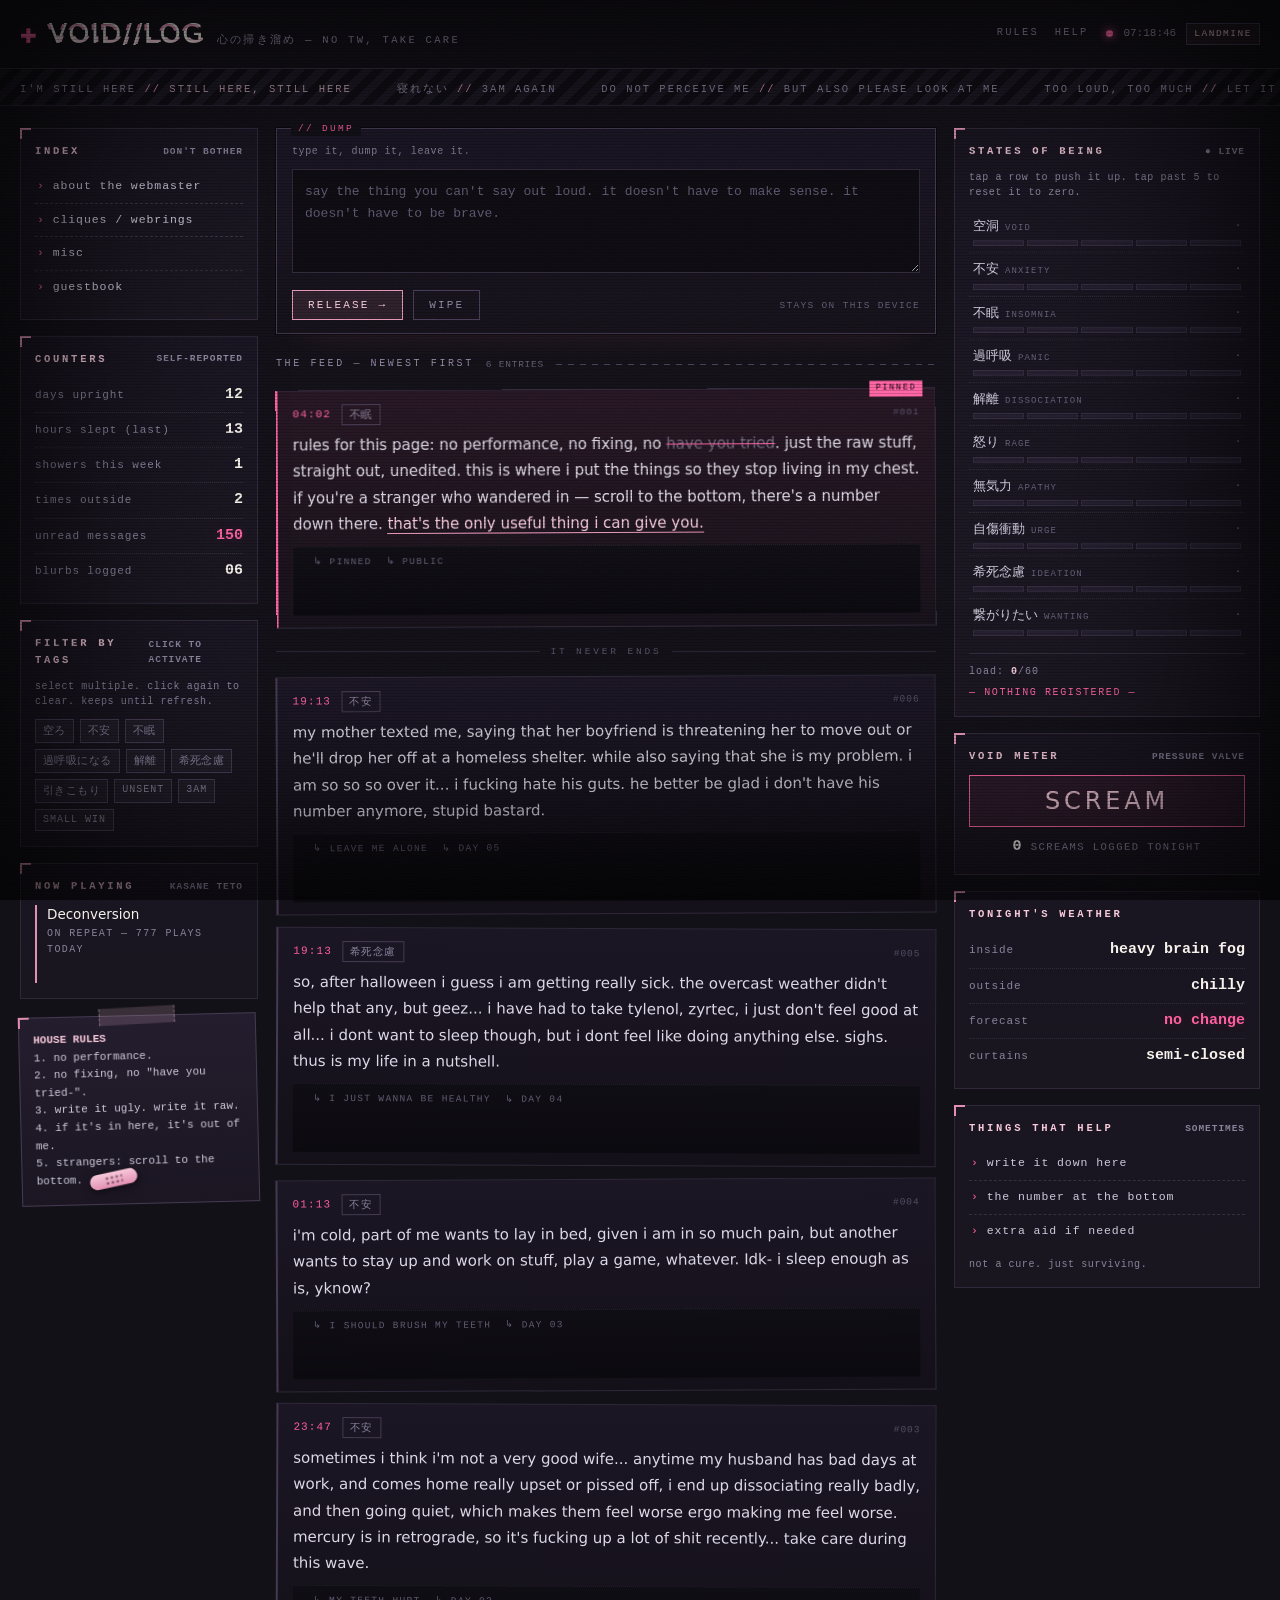
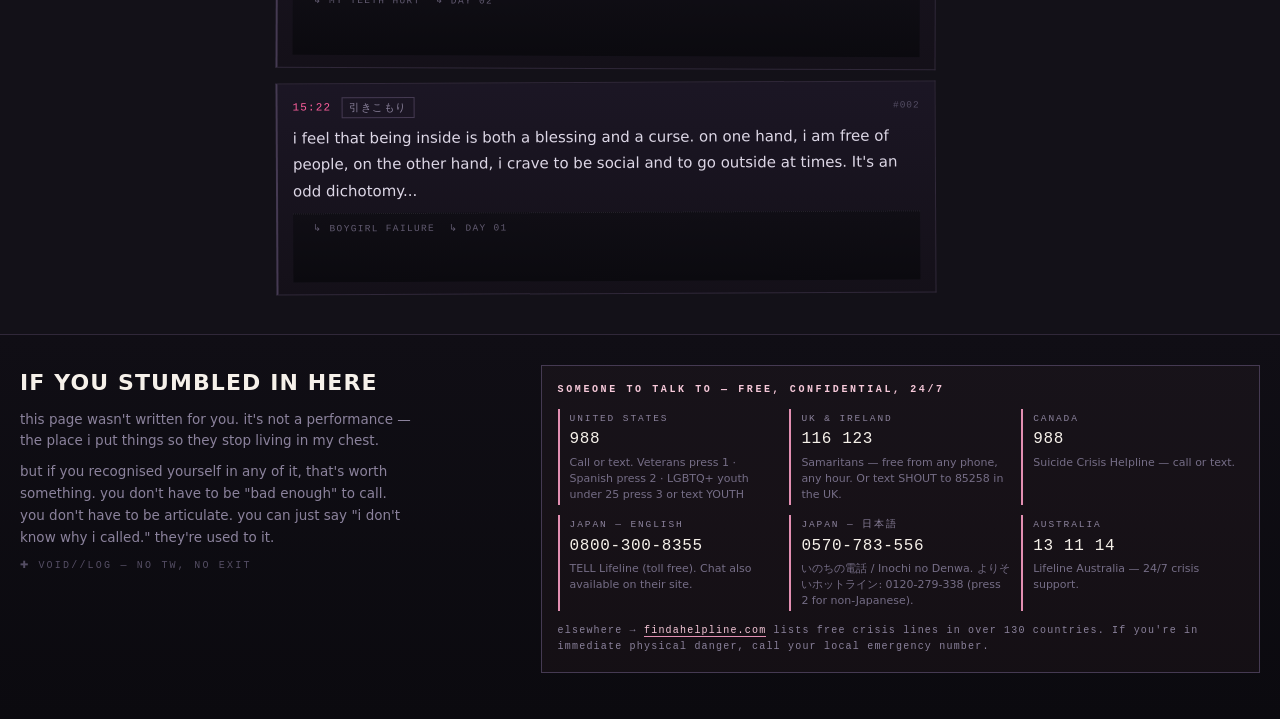
==== index.html @ b2ad2d3a "new entry" ====
<!DOCTYPE html>
<html lang="en">
<head>
<meta charset="utf-8">
<meta name="viewport" content="width=device-width, initial-scale=1">
  <link rel="icon" type="image" href="/assets/6zd2tIX.gif">
    <link rel="stylesheet" href="styles.css">
<title>VOID//LOG — 心の掃き溜め</title>
</head>
<body>
<div class="fx grain" aria-hidden="true"></div>
<div class="fx scan" aria-hidden="true"></div>
<div class="fx vignette" aria-hidden="true"></div>

<!-- ══════════ TOP AREA ══════════ -->
<header class="topbar">
  <div class="brand">
    <span class="mark">✚</span>
    <span class="btitle glitch" data-text="VOID//LOG">VOID//LOG</span>
    <span class="sub">心の掃き溜め — no tw, take care</span>
  </div>
  <nav class="topnav">
    <a href="#rules">rules</a>
    <a href="#help">help</a>
  </nav>
  <div class="status">
    <span class="dot"></span>
    <span id="clock">--:--:--</span>
    <span class="badge">LANDMINE</span>
  </div>
</header>

<div class="marquee" aria-hidden="true">
  <div class="marquee-track">
    <span>i'm still here <b>//</b> <i>still here, still here</i></span>
    <span>寝れない <b>//</b> 3am again</span>
    <span>do not perceive me <b>//</b> but also please look at me</span>
    <span>too loud, too much <b>//</b> let it out, let it go</span>
    <span>landmine girlboy <b>//</b> watch your step</span>
    <span>screaming into the void since XXXX <b>//</b> it doesn't mind</span>
    <span>i'm still here <b>//</b> <i>still here, still here</i></span>
    <span>寝れない <b>//</b> 3am again</span>
    <span>do not perceive me <b>//</b> but also please look at me</span>
    <span>too loud, too much <b>//</b> let it out, let it go</span>
    <span>landmine girlboy <b>//</b> watch your step</span>
    <span>screaming into the void since XXXX <b>//</b> it doesn't mind</span>
  </div>
</div>

<!-- ══════════ SHELL ══════════ -->
<div class="shell">

  <!-- ───── LEFT ───── -->
  <aside class="col left">
    <section class="box">
      <h2>index <em>don't bother</em></h2>
      <ul class="nav">
        <li><a href="webmaster.html">about the webmaster</a></li>
        <li><a href="friends.html">cliques / webrings</a></li>
        <li><a href="misc.html">misc</a></li>
        <li><a href="guestbook.html">guestbook</a></li>
      </ul>
    </section>

    <section class="box">
      <h2>counters <em>self-reported</em></h2>
      <div class="stat"><span>days upright</span><b>12</b></div>
      <div class="stat"><span>hours slept (last)</span><b>13</b></div>
      <div class="stat"><span>showers this week</span><b>1</b></div>
      <div class="stat"><span>times outside</span><b>2</b></div>
      <div class="stat"><span>unread messages</span><b class="hot">150</b></div>
      <div class="stat"><span>blurbs logged</span><b id="logcount">06</b></div>
    </section>

    <section class="box">
      <h2>filter by tags <em>click to activate</em></h2>
      <p class="tiny">select multiple. click again to clear. keeps until refresh.</p>
      <div class="tags" id="tagfilters">
        <!--- TAGS: Hollow, Anxiety, Insomnia, Hyperventilate, Dissociation, Suicidal, Hikikomori -->
        <span class="tagchip jp" data-tag="空ろ">空ろ</span>
        <span class="tagchip jp" data-tag="不安">不安</span>
        <span class="tagchip jp" data-tag="不眠">不眠</span>
        <span class="tagchip jp" data-tag="過呼吸になる">過呼吸になる</span>
        <span class="tagchip jp" data-tag="解離">解離</span>
        <span class="tagchip jp" data-tag="希死念慮">希死念慮</span>
        <span class="tagchip jp" data-tag="引きこもり">引きこもり</span>
        <span class="tagchip" data-tag="UNSENT">UNSENT</span>
        <span class="tagchip" data-tag="3AM">3AM</span>
        <span class="tagchip" data-tag="SMALL WIN">SMALL WIN</span>
      </div>
      <div id="filterbanner" class="filter-banner" style="display:none"></div>
    </section>

    <section class="box">
      <h2>now playing <em>Kasane Teto</em></h2>
      <div class="np">
        <div class="tr">Deconversion</div>
        <div class="ar">on repeat — 777 plays today</div>
        <div class="bars" aria-hidden="true"><i></i><i></i><i></i><i></i><i></i><i></i><i></i><i></i></div>
      </div>
    </section>

    <section class="box sticky-note" id="rules">
      <span class="tape" aria-hidden="true"></span>
      <strong>HOUSE RULES</strong><br>
      1. no performance.<br>
      2. no fixing, no "have you tried-".<br>
      3. write it ugly. write it raw.<br>
      4. if it's in here, it's out of me.<br>
      5. strangers: scroll to the bottom. <span class="bandage" aria-hidden="true"></span>
    </section>
  </aside>

  <!-- ───── CENTRE ───── -->
  <main class="col mid">

    <section class="composer">
      <label for="dump" class="tiny" style="display:block">type it, dump it, leave it.</label>
      <textarea id="dump" placeholder="say the thing you can't say out loud. it doesn't have to make sense. it doesn't have to be brave."></textarea>
      <div class="crow">
        <button class="btn" id="release">release →</button>
        <button class="btn ghost" id="wipe">wipe</button>
        <span class="hint">stays on this device</span>
      </div>
    </section>

    <div class="feed-head" id="feed">
      the feed — newest first<span class="feed-count" id="feedcount"></span>
    </div>

    <section class="feed" id="feedlist">

      <article class="blurb pinned" data-tags="不眠">
        <header>
          <time>04:02</time>
          <span class="tg">不眠</span>
          <span class="idx">#001</span>
        </header>
        <p>rules for this page: no performance, no fixing, no <s>have you tried</s>. just the raw stuff, straight out, unedited. this is where i put the things so they stop living in my chest. if you're a stranger who wandered in — scroll to the bottom, there's a number down there. <mark>that's the only useful thing i can give you.</mark></p>
        <footer class="bfoot"><span>↳ pinned</span><span>↳ public</span></footer>
      </article>

      <div class="divider">it never ends</div>

      <article class="blurb" data-tags="不安">
  <header>
    <time>19:13</time>
    <span class="tg">不安</span>
    <span class="idx">#006</span>
  </header>
  <p>my mother texted me, saying that her boyfriend is threatening her to move out or he'll drop her off at a homeless shelter. while also saying that she is my problem. i am so so so over it... i fucking hate his guts. he better be glad i don't have his number anymore, stupid bastard.</p>
  <footer class="bfoot"><span>↳ leave me alone</span><span>↳ day 05</span></footer>
</article>

      <article class="blurb" data-tags="希死念慮">
  <header>
    <time>19:13</time>
    <span class="tg">希死念慮</span>
    <span class="idx">#005</span>
  </header>
  <p>so, after halloween i guess i am getting really sick. the overcast weather didn't help that any, but geez... i have had to take tylenol, zyrtec, i just don't feel good at all... i dont want to sleep though, but i dont feel like doing anything else. sighs. thus is my life in a nutshell. </p>
  <footer class="bfoot"><span>↳ i just wanna be healthy</span><span>↳ day 04</span></footer>
</article>

       <article class="blurb" data-tags="不安">
  <header>
    <time>01:13</time>
    <span class="tg">不安</span>
    <span class="idx">#004</span>
  </header>
  <p>i'm cold, part of me wants to lay in bed, given i am in so much pain, but another wants to stay up and work on stuff, play a game, whatever. Idk- i sleep enough as is, yknow? </p>
  <footer class="bfoot"><span>↳ i should brush my teeth</span><span>↳ day 03</span></footer>
</article>

      <article class="blurb" data-tags="不安">
  <header>
    <time>23:47</time>
    <span class="tg">不安</span>
    <span class="idx">#003</span>
  </header>
  <p>sometimes i think i'm not a very good wife... anytime my husband has bad days at work, and comes home really upset or pissed off, i end up dissociating really badly, and then going quiet, which makes them feel worse ergo making me feel worse. mercury is in retrograde, so it's fucking up a lot of shit recently... take care during this wave. </p>
  <footer class="bfoot"><span>↳ my teeth hurt</span><span>↳ day 02</span></footer>
</article>

      <!-- ADD NEW ENTRIES ABOVE THIS LINE -->

      <article class="blurb" data-tags="引きこもり">
        <header>
          <time>15:22</time>
          <span class="tg">引きこもり</span>
          <span class="idx">#002</span>
        </header>
        <p>i feel that being inside is both a blessing and a curse. on one hand, i am free of people, on the other hand, i crave to be social and to go outside at times. It's an odd dichotomy...</p>
        <footer class="bfoot"><span>↳ boygirl failure</span><span>↳ day 01</span></footer>
      </article>

    </section>
  </main>

  <!-- ───── RIGHT ───── -->
  <aside class="col right">

    <section class="box" id="states">
      <h2>states of being <em>● live</em></h2>
      <p class="tiny">tap a row to push it up. tap past 5 to reset it to zero.</p>
      <div id="moods"></div>
      <div class="moodfoot">
        load: <b id="loadnum">0</b>/60
        <span class="dom" id="domstate">— nothing registered —</span>
      </div>
    </section>

    <section class="box">
      <h2>void meter <em>pressure valve</em></h2>
      <button class="screambtn" id="scream">scream</button>
      <div class="counter"><b id="scount">0</b> screams logged tonight</div>
    </section>

    <section class="box">
      <h2>tonight's weather</h2>
      <div class="stat"><span>inside</span><b>heavy brain fog</b></div>
      <div class="stat"><span>outside</span><b>chilly</b></div>
      <div class="stat"><span>forecast</span><b class="hot">no change</b></div>
      <div class="stat"><span>curtains</span><b>semi-closed</b></div>
    </section>

    <section class="box">
      <h2>things that help <em>sometimes</em></h2>
      <ul class="nav">
        <li><a href="#dump">write it down here</a></li>
        <li><a href="#help">the number at the bottom</a></li>
        <li><a href="aid.html">extra aid if needed</a></li>
      </ul>
      <p class="tiny" style="margin:10px 0 0">not a cure. just surviving.</p>
    </section>
  </aside>
</div>

<!-- ══════════ FOOTER ══════════ -->
<footer id="help">
  <div class="fwrap">
    <div class="fnote">
      <h3>if you stumbled in here</h3>
      <p>this page wasn't written for you. it's not a performance — the place i put things so they stop living in my chest.</p>
      <p>but if you recognised yourself in any of it, that's worth something. you don't have to be "bad enough" to call. you don't have to be articulate. you can just say "i don't know why i called." they're used to it.</p>
      <p class="sig">✚ void//log — no tw, no exit</p>
    </div>

    <div class="help">
      <h4>someone to talk to — free, confidential, 24/7</h4>
      <div class="helpgrid">
        <div class="hcard">
          <div class="r">United States</div>
          <div class="n">988</div>
          <div class="d">Call or text. Veterans press 1 · Spanish press 2 · LGBTQ+ youth under 25 press 3 or text YOUTH</div>
        </div>
        <div class="hcard">
          <div class="r">UK &amp; Ireland</div>
          <div class="n">116 123</div>
          <div class="d">Samaritans — free from any phone, any hour. Or text SHOUT to 85258 in the UK.</div>
        </div>
        <div class="hcard">
          <div class="r">Canada</div>
          <div class="n">988</div>
          <div class="d">Suicide Crisis Helpline — call or text.</div>
        </div>
        <div class="hcard">
          <div class="r">Japan — English</div>
          <div class="n">0800-300-8355</div>
          <div class="d">TELL Lifeline (toll free). Chat also available on their site.</div>
        </div>
        <div class="hcard">
          <div class="r">Japan — 日本語</div>
          <div class="n">0570-783-556</div>
          <div class="d">いのちの電話 / Inochi no Denwa. よりそいホットライン: 0120-279-338 (press 2 for non-Japanese).</div>
        </div>
        <div class="hcard">
          <div class="r">Australia</div>
          <div class="n">13 11 14</div>
          <div class="d">Lifeline Australia — 24/7 crisis support.</div>
        </div>
      </div>
      <div class="more">
        elsewhere → <a href="https://findahelpline.com" target="_blank" rel="noopener noreferrer">findahelpline.com</a> lists free crisis lines in over 130 countries. If you're in immediate physical danger, call your local emergency number.
      </div>
    </div>
  </div>
</footer>

<script>
(function(){
  "use strict";

  /* ========== CLOCK ========== */
  var clock = document.getElementById('clock');
  function tick(){
    var d = new Date();
    var p = function(n){ return String(n).padStart(2,'0'); };
    clock.textContent = p(d.getHours())+':'+p(d.getMinutes())+':'+p(d.getSeconds());
  }
  tick(); setInterval(tick,1000);

  /* ========== TAG FILTERING ========== */
  var activeFilters = new Set();
  var tagChips = document.querySelectorAll('#tagfilters .tagchip');
  var blurbs = document.querySelectorAll('.blurb');
  var divider = document.querySelector('.divider');
  var banner = document.getElementById('filterbanner');
  var feedCountEl = document.getElementById('feedcount');

  // Restore saved filters (silently fails if localStorage blocked)
  try{
    var savedFilters = localStorage.getItem('voidlog.filters');
    if(savedFilters){
      var arr = JSON.parse(savedFilters);
      if(Array.isArray(arr)){
        arr.forEach(function(tag){ activeFilters.add(tag); });
      }
    }
  }catch(e){}

  function paintTagChips(){
    tagChips.forEach(function(chip){
      var tag = chip.dataset.tag;
      if(activeFilters.has(tag)){
        chip.classList.add('active');
      }else{
        chip.classList.remove('active');
      }
    });
    updateFeed();
    saveFilters();
  }

  tagChips.forEach(function(chip){
    chip.addEventListener('click', function(){
      var tag = chip.dataset.tag;
      if(activeFilters.has(tag)){
        activeFilters.delete(tag);
      }else{
        activeFilters.add(tag);
      }
      paintTagChips();
    });
  });

  function updateFeed(){
    var filterArray = Array.from(activeFilters);

    // Show/hide filter banner
    if(filterArray.length > 0){
      banner.style.display = 'flex';
      banner.innerHTML = 'filtered by: ' + filterArray.join(' + ') +
        '<span class="clear" id="clearfilters">clear all ×</span>';
      document.getElementById('clearfilters').addEventListener('click', function(){
        activeFilters.clear();
        paintTagChips();
      });
    }else{
      banner.style.display = 'none';
    }

    // Count visible entries
    var visibleCount = 0;

    // Filter blurbs (pinned always stays visible)
    blurbs.forEach(function(blurb){
      var blurbTags = (blurb.dataset.tags || '').split(' ').filter(Boolean);
      var isPinned = blurb.classList.contains('pinned');

      if(filterArray.length === 0){
        // No filters = show all
        blurb.classList.remove('hidden');
        visibleCount++;
      }else{
        // Check if blurb matches any active filter
        var matches = filterArray.some(function(tag){
          return blurbTags.includes(tag);
        });

        if(matches || isPinned){
          blurb.classList.remove('hidden');
          visibleCount++;
        }else{
          blurb.classList.add('hidden');
        }
      }
    });

    // Dim the divider if no visible blurbs near it
    if(divider){
      var prev = divider.previousElementSibling;
      var next = divider.nextElementSibling;
      var dividerVisible = true;
      if(prev && prev.classList.contains('blurb')){
        dividerVisible = !prev.classList.contains('hidden');
      }
      if(next && next.classList.contains('blurb')){
        dividerVisible = dividerVisible && !next.classList.contains('hidden');
      }
      divider.style.opacity = dividerVisible ? '1' : '0';
    }

    feedCountEl.textContent = visibleCount + ' entr' + (visibleCount === 1 ? 'y' : 'ies');
  }

  function saveFilters(){
    try{
      localStorage.setItem('voidlog.filters', JSON.stringify(Array.from(activeFilters)));
    }catch(e){}
  }

  paintTagChips();

  /* ========== MOOD PANEL ========== */
  // Note to self: these labels must match the tag chips exactly for auto-tagging to work
  var MOODS = [
    {jp:'空洞',  en:'void'},
    {jp:'不安',  en:'anxiety'},
    {jp:'不眠',  en:'insomnia'},
    {jp:'過呼吸', en:'panic'},
    {jp:'解離',  en:'dissociation'},
    {jp:'怒り',  en:'rage'},
    {jp:'無気力', en:'apathy'},
    {jp:'自傷衝動', en:'urge'},
    {jp:'希死念慮', en:'ideation'},
    {jp:'繋がりたい', en:'wanting'}
  ];
  var levels = MOODS.map(function(){ return 0; });

  // Restore mood levels
  try{
    var saved = localStorage.getItem('voidlog.moods');
    if(saved){
      var arr = JSON.parse(saved);
      if(Array.isArray(arr) && arr.length === levels.length) levels = arr;
    }
  }catch(e){}

  var host = document.getElementById('moods');
  var rows = [];

  MOODS.forEach(function(m,i){
    var row = document.createElement('div');
    row.className = 'moodrow';
    row.setAttribute('role','button');
    row.setAttribute('tabindex','0');

    var lb = document.createElement('div');
    lb.className = 'lb';
    lb.innerHTML = m.jp + ' <small>' + m.en + '</small>';

    var lv = document.createElement('div');
    lv.className = 'lv';

    var segs = document.createElement('div');
    segs.className = 'segs';
    for(var s=0;s<5;s++){ segs.appendChild(document.createElement('i')); }

    row.appendChild(lb); row.appendChild(lv); row.appendChild(segs);
    host.appendChild(row);
    rows.push({row:row, lv:lv, segs:segs});

    function bump(){
      levels[i] = (levels[i] >= 5) ? 0 : levels[i] + 1;
      paintMoods();
    }
    row.addEventListener('click', bump);
    row.addEventListener('keydown', function(ev){
      if(ev.key === 'Enter' || ev.key === ' '){ ev.preventDefault(); bump(); }
    });
  });

  function paintMoods(){
    var total = 0, top = 0;
    rows.forEach(function(r,i){
      var v = levels[i];
      total += v;
      r.lv.textContent = v ? v + '/5' : '·';
      var cells = r.segs.children;
      for(var c=0;c<cells.length;c++){
        cells[c].className = (c < v) ? 'on' : '';
      }
      if(v > levels[top]) top = i;
    });
    document.getElementById('loadnum').textContent = total;
    var dom = document.getElementById('domstate');
    if(total === 0){
      dom.textContent = '— nothing registered —';
    }else{
      dom.textContent = MOODS[top].jp + ' / ' + MOODS[top].en + ' leads tonight';
    }
    document.documentElement.style.setProperty('--glow','rgba(255,95,158,'+(0.16 + Math.min(total,60)/60*0.34).toFixed(2)+')');
    try{ localStorage.setItem('voidlog.moods', JSON.stringify(levels)); }catch(e){}
  }
  paintMoods();

  /* ========== COMPOSER / RELEASE ========== */
  var dump = document.getElementById('dump');
  var list = document.getElementById('feedlist');
  var logcount = document.getElementById('logcount');
  var seq = 2; // start from current #002

  function nowStamp(){
    var d = new Date();
    return String(d.getHours()).padStart(2,'0') + ':' + String(d.getMinutes()).padStart(2,'0');
  }

  function dominantTag(){
    var top = -1, idx = -1;
    levels.forEach(function(v,i){ if(v > top){ top = v; idx = i; } });
    return (top > 0) ? MOODS[idx].jp : '';
  }

  function release(){
    var text = dump.value.trim();
    if(!text) return;
    seq++;
    var art = document.createElement('article');
    art.className = 'blurb fresh';

    var tags = dominantTag();
    art.dataset.tags = tags;

    var head = document.createElement('header');
    var t = document.createElement('time');
    t.textContent = nowStamp();
    var tg = document.createElement('span');
    tg.className = 'tg';
    tg.textContent = tags || '未分類';
    var ix = document.createElement('span');
    ix.className = 'idx';
    ix.textContent = '#' + String(seq).padStart(3,'0');
    head.appendChild(t); head.appendChild(tg); head.appendChild(ix);

    var p = document.createElement('p');
    p.textContent = text;

    var foot = document.createElement('footer');
    foot.className = 'bfoot';
    var a = document.createElement('span'); a.textContent = '↳ just released';
    var b = document.createElement('span'); b.textContent = '↳ ' + text.length + ' chars out of my head';
    foot.appendChild(a); foot.appendChild(b);

    art.appendChild(head); art.appendChild(p); art.appendChild(foot);
    list.insertBefore(art, list.firstChild);

    dump.value = '';
    logcount.textContent = String(seq).padStart(2,'0');
    updateFeed(); // refresh counts after adding
  }

  document.getElementById('release').addEventListener('click', release);
  document.getElementById('wipe').addEventListener('click', function(){ dump.value = ''; dump.focus(); });
  dump.addEventListener('keydown', function(ev){
    if((ev.ctrlKey || ev.metaKey) && ev.key === 'Enter') release();
  });

  /* ========== SCREAM BUTTON ========== */
  var scount = document.getElementById('scount');
  var n = 0;
  var WORDS = ['ENOUGH','死ね！死ね！死ね！','!!!!!!','黙れ','NOISEY','AAAAAAAA!!'];
  document.getElementById('scream').addEventListener('click', function(ev){
    n++;
    scount.textContent = n;
    document.body.classList.add('shake');
    setTimeout(function(){ document.body.classList.remove('shake'); }, 430);

    var f = document.createElement('span');
    f.className = 'floaty';
    f.textContent = WORDS[Math.floor(Math.random()*WORDS.length)];
    f.style.left = (ev.clientX - 30) + 'px';
    f.style.top  = (ev.clientY - 20) + 'px';
    document.body.appendChild(f);
    setTimeout(function(){ f.remove(); }, 1550);
  });

})();
</script>
</body>
</html>
---- styles.css ----
:root{
  --void:#131118;
  --void2:#1a1620;
  --panel:#191521;
  --panel2:#211b2b;
  --line:#302839;
  --line2:#453a52;
  --ash:#cfc9dc;
  --ash-dim:#8b829c;
  --bone:#f6f1ea;
  --blush:#f7c9da;
  --rose:#e38fb2;
  --hot:#ff5f9e;
  --glow:rgba(255,95,158,.28);

  --mono:ui-monospace,"SFMono-Regular",Menlo,Consolas,"Liberation Mono","Courier New",monospace;
  --sans:"Hiragino Kaku Gothic ProN","Yu Gothic",system-ui,-apple-system,"Segoe UI",Roboto,sans-serif;
  --head:"Impact","Haettenschweiler","Franklin Gothic Heavy","Arial Narrow Bold",var(--sans);
}

*{box-sizing:border-box}
html{scroll-behavior:smooth}
body{
  margin:0;
  background:
    radial-gradient(900px 600px at 78% -10%, rgba(227,143,178,.10), transparent 65%),
    radial-gradient(700px 520px at 4% 105%, rgba(207,201,220,.06), transparent 70%),
    var(--void);
  color:var(--ash);
  font-family:var(--sans);
  font-size:15px;
  line-height:1.62;
  -webkit-font-smoothing:antialiased;
  overflow-x:hidden;
}
body.shake{animation:shake .42s cubic-bezier(.36,.07,.19,.97) both}
@keyframes shake{
  10%,90%{transform:translate3d(-2px,0,0) rotate(-.25deg)}
  30%,70%{transform:translate3d(4px,0,0) rotate(.35deg)}
  50%{transform:translate3d(-5px,0,0)}
}
::selection{background:var(--hot);color:#12080d}

/* ---------- film grain / scanlines / vignette ---------- */
.fx{position:fixed;inset:0;pointer-events:none;z-index:9999}
.grain{
  opacity:.34;mix-blend-mode:overlay;
  background-image:url("data:image/svg+xml,%3Csvg xmlns='http://www.w3.org/2000/svg' width='160' height='160'%3E%3Cfilter id='n'%3E%3CfeTurbulence type='fractalNoise' baseFrequency='0.85' numOctaves='4' stitchTiles='stitch'/%3E%3C/filter%3E%3Crect width='160' height='160' filter='url(%23n)'/%3E%3C/svg%3E");
  animation:grainshift 1.1s steps(3) infinite;
}
@keyframes grainshift{
  0%{transform:translate(0,0)}33%{transform:translate(-3%,2%)}66%{transform:translate(2%,-3%)}100%{transform:translate(0,0)}
}
.scan{
  opacity:.5;
  background:repeating-linear-gradient(to bottom,rgba(0,0,0,.34) 0 1px,transparent 1px 3px);
  mix-blend-mode:multiply;
}
.vignette{box-shadow:inset 0 0 210px 40px rgba(0,0,0,.82)}

/* ---------- top bar ---------- */
.topbar{
  position:sticky;top:0;z-index:60;
  display:flex;align-items:center;gap:18px;flex-wrap:wrap;
  padding:12px 20px;
  background:linear-gradient(180deg,rgba(19,17,24,.96),rgba(19,17,24,.86));
  border-bottom:1px solid var(--line);
  backdrop-filter:blur(7px);
}
.brand{display:flex;align-items:baseline;gap:12px;min-width:0}
.mark{
  color:var(--hot);font-size:20px;line-height:1;
  text-shadow:0 0 14px var(--glow);
  animation:pulse 3.4s ease-in-out infinite;
}
@keyframes pulse{0%,100%{opacity:1}50%{opacity:.35}}
.btitle{
  font-family:var(--head);font-size:27px;letter-spacing:.055em;
  color:var(--bone);text-transform:uppercase;white-space:nowrap;
}
.glitch{position:relative;display:inline-block}
.glitch::before,.glitch::after{
  content:attr(data-text);position:absolute;left:0;top:0;width:100%;overflow:hidden;
}
.glitch::before{color:var(--rose);transform:translate(-2px,1px);clip-path:polygon(0 0,100% 0,100% 42%,0 37%);animation:g1 4.6s steps(2) infinite}
.glitch::after{color:var(--blush);transform:translate(2px,-1px);clip-path:polygon(0 56%,100% 61%,100% 100%,0 100%);animation:g2 5.9s steps(2) infinite}
@keyframes g1{0%,92%{opacity:0}93%,100%{opacity:.85}}
@keyframes g2{0%,88%{opacity:0}89%,94%{opacity:.7}95%,100%{opacity:0}}
.sub{
  font-family:var(--mono);font-size:10.5px;letter-spacing:.22em;text-transform:uppercase;
  color:var(--ash-dim);white-space:nowrap;
}
.topnav{margin-left:auto;display:flex;gap:16px;flex-wrap:wrap}
.topnav a{
  font-family:var(--mono);font-size:10.5px;letter-spacing:.2em;text-transform:uppercase;
  color:var(--ash-dim);text-decoration:none;padding-bottom:2px;border-bottom:1px solid transparent;
}
.topnav a:hover{color:var(--blush);border-bottom-color:var(--rose)}
.status{display:flex;align-items:center;gap:10px;font-family:var(--mono);font-size:11px;color:var(--ash-dim)}
.dot{width:7px;height:7px;border-radius:50%;background:var(--hot);box-shadow:0 0 10px var(--hot);animation:pulse 2.1s infinite}
.badge{
  border:1px solid var(--line2);padding:2px 7px;letter-spacing:.16em;
  font-size:9.5px;color:var(--blush);background:rgba(231,154,184,.07);
}

/* ---------- marquee ---------- */
.marquee{
  overflow:hidden;white-space:nowrap;
  border-bottom:1px solid var(--line);
  background:repeating-linear-gradient(135deg,rgba(69,58,82,.22) 0 8px,rgba(0,0,0,0) 8px 16px),#100e15;
  padding:6px 0;
}
.marquee-track{display:inline-block;animation:slide 52s linear infinite}
.marquee span{
  font-family:var(--mono);font-size:10.5px;letter-spacing:.19em;text-transform:uppercase;
  color:var(--ash-dim);margin:0 20px;
}
.marquee span b{color:var(--rose);font-weight:400}
.marquee span i{color:var(--blush);font-style:normal;opacity:.7}
@keyframes slide{from{transform:translateX(0)}to{transform:translateX(-50%)}}

/* ---------- shell ---------- */
.shell{
  display:grid;
  grid-template-columns:238px minmax(0,1fr) 306px;
  gap:18px;
  max-width:1420px;margin:0 auto;padding:22px 20px 40px;
  align-items:start;
}
.col{display:flex;flex-direction:column;gap:16px;min-width:0}
.left,.right{position:sticky;top:74px}

.box{
  position:relative;
  background:linear-gradient(180deg,var(--panel),var(--void2));
  border:1px solid var(--line);
  padding:14px 14px 15px;
}
.box::after{
  content:"";position:absolute;top:-1px;left:-1px;width:9px;height:9px;
  border-top:2px solid var(--rose);border-left:2px solid var(--rose);
}
.box h2{
  margin:0 0 10px;font-family:var(--mono);font-size:10.5px;font-weight:600;
  letter-spacing:.26em;text-transform:uppercase;color:var(--blush);
  display:flex;justify-content:space-between;align-items:center;gap:8px;
}
.box h2 em{font-style:normal;color:var(--ash-dim);letter-spacing:.1em;font-size:9.5px}
.tiny{font-family:var(--mono);font-size:10px;color:var(--ash-dim);letter-spacing:.06em;margin:0 0 10px;line-height:1.5}

/* ---------- left bits ---------- */
.nav{list-style:none;margin:0;padding:0}
.nav li{border-bottom:1px dashed rgba(139,130,156,.24)}
.nav li:last-child{border-bottom:0}
.nav a{
  display:block;padding:7px 2px;text-decoration:none;color:var(--ash);
  font-family:var(--mono);font-size:11.5px;letter-spacing:.08em;
  transition:padding-left .16s ease,color .16s ease;
}
.nav a:hover{padding-left:9px;color:var(--blush)}
.nav a::before{content:"› ";color:var(--hot)}

.stat{display:flex;justify-content:space-between;align-items:baseline;padding:5px 0;border-bottom:1px dotted rgba(139,130,156,.2);font-family:var(--mono);font-size:11px}
.stat:last-child{border-bottom:0}
.stat span{color:var(--ash-dim);letter-spacing:.08em}
.stat b{color:var(--bone);font-size:15px;font-weight:600}
.stat b.hot{color:var(--hot);text-shadow:0 0 12px var(--glow)}

/* ─── TAG FILTERS ─── */
.tags{display:flex;flex-wrap:wrap;gap:6px}
.tagchip{
  font-family:var(--mono);font-size:10px;letter-spacing:.1em;
  border:1px solid var(--line2);padding:2px 7px;color:var(--ash-dim);
  background:rgba(207,201,220,.045);cursor:pointer;user-select:none;
  transition:border-color .18s,color .18s,background .18s,transform .06s;
}
.tagchip:hover{border-color:var(--rose);color:var(--blush)}
.tagchip.active{color:#170a11;background:var(--blush);border-color:var(--blush);box-shadow:0 0 14px var(--glow)}
.tagchip:active{transform:scale(.95)}
.tagchip.jp{font-family:var(--sans);font-size:11px;letter-spacing:.04em}

.np{border-left:2px solid var(--rose);padding-left:10px}
.np .tr{font-size:13.5px;color:var(--bone);line-height:1.35}
.np .ar{font-family:var(--mono);font-size:10px;color:var(--ash-dim);letter-spacing:.14em;text-transform:uppercase;margin-top:3px}
.bars{display:flex;gap:2px;align-items:flex-end;height:16px;margin-top:8px}
.bars i{flex:1;background:var(--rose);opacity:.55;animation:eq 1.1s ease-in-out infinite}
.bars i:nth-child(2){animation-delay:.15s}.bars i:nth-child(3){animation-delay:.3s}
.bars i:nth-child(4){animation-delay:.45s}.bars i:nth-child(5){animation-delay:.6s}
.bars i:nth-child(6){animation-delay:.75s}.bars i:nth-child(7){animation-delay:.9s}
.bars i:nth-child(8){animation-delay:1.05s}
@keyframes eq{0%,100%{height:22%}50%{height:100%}}

.sticky-note{
  background:linear-gradient(180deg,#241d2e,#1b1622);
  border:1px solid var(--line2);
  transform:rotate(-1.4deg);
  font-family:var(--mono);font-size:11px;color:var(--ash);line-height:1.6;
}
.sticky-note strong{color:var(--blush);font-weight:600}
.tape{
  position:absolute;top:-9px;left:50%;transform:translateX(-50%) rotate(-2deg);
  width:76px;height:17px;background:rgba(247,201,218,.16);
  border-left:1px dashed rgba(247,201,218,.35);border-right:1px dashed rgba(247,201,218,.35);
}
.bandage{
  display:inline-block;width:48px;height:15px;border-radius:9px;
  background:linear-gradient(180deg,var(--blush),var(--rose));
  position:relative;transform:rotate(-11deg);vertical-align:middle;
  box-shadow:0 2px 8px rgba(0,0,0,.5);
}
.bandage::after{
  content:"";position:absolute;inset:3px 15px;
  background:radial-gradient(circle,rgba(43,20,32,.55) 1px,transparent 1.5px) 0 0/5px 5px;
}

.composer{
  position:relative;
  background:linear-gradient(180deg,#1c1726,#151119);
  border:1px solid var(--line2);
  padding:15px 15px 13px;
  box-shadow:0 0 0 1px rgba(0,0,0,.5), 0 18px 40px -28px var(--glow);
}
.composer::before{
  content:"// DUMP";position:absolute;top:-8px;left:14px;background:var(--void);
  padding:0 7px;font-family:var(--mono);font-size:9.5px;letter-spacing:.24em;color:var(--hot);
}
.composer textarea{
  width:100%;min-height:104px;resize:vertical;
  background:#0f0d13;color:var(--bone);
  border:1px solid var(--line);border-radius:0;
  padding:11px 12px;font-family:var(--mono);font-size:13px;line-height:1.68;
  outline:none;
}
.composer textarea::placeholder{color:#5f5870}
.composer textarea:focus{border-color:var(--rose);box-shadow:0 0 0 1px var(--glow), inset 0 0 30px rgba(255,95,158,.05)}
.crow{display:flex;align-items:center;gap:10px;margin-top:10px;flex-wrap:wrap}
.btn{
  font-family:var(--mono);font-size:11px;letter-spacing:.2em;text-transform:uppercase;
  border:1px solid var(--rose);background:rgba(231,143,178,.1);color:var(--blush);
  padding:8px 15px;cursor:pointer;transition:.15s;
}
.btn:hover{background:var(--blush);color:#170a11;box-shadow:0 0 22px var(--glow)}
.btn.ghost{border-color:var(--line2);color:var(--ash-dim);background:transparent}
.btn.ghost:hover{background:transparent;color:var(--ash);box-shadow:none;border-color:var(--ash-dim)}
.hint{font-family:var(--mono);font-size:9.5px;letter-spacing:.14em;color:#5f5870;text-transform:uppercase;margin-left:auto}

/* ---------- feed ---------- */
.feed{display:flex;flex-direction:column;gap:13px}
.feed-head{
  display:flex;align-items:center;gap:12px;
  font-family:var(--mono);font-size:10px;letter-spacing:.26em;text-transform:uppercase;color:var(--ash-dim);
  padding-top:6px;
}
.feed-head::after{content:"";flex:1;height:1px;background:repeating-linear-gradient(90deg,var(--line2) 0 6px,transparent 6px 12px)}
.feed-count{font-size:9.5px;color:#615a70;letter-spacing:.08em}

.blurb{
  position:relative;
  background:linear-gradient(180deg,rgba(31,25,42,.72),rgba(21,17,26,.72));
  border:1px solid var(--line);
  border-left:2px solid var(--line2);
  padding:13px 15px 12px;
  transition:transform .18s ease,border-color .18s ease,background .18s ease,opacity .25s ease,filter .25s ease;
}
.blurb:nth-child(odd){transform:rotate(-.28deg)}
.blurb:nth-child(even){transform:rotate(.22deg)}
.blurb:hover{transform:rotate(0) translateX(3px);border-left-color:var(--rose);background:linear-gradient(180deg,rgba(39,30,52,.8),rgba(23,18,29,.8))}

/* ─── FILTERING STYLES ─── */
.blurb.hidden{display:none}
.blurb.dimmed{opacity:.25;filter:grayscale(.6);transform:none !important}

.blurb header{display:flex;align-items:center;gap:10px;margin-bottom:7px;flex-wrap:wrap}
.blurb time{font-family:var(--mono);font-size:11px;color:var(--hot);letter-spacing:.1em}
.blurb .tg{
  font-family:var(--sans);font-size:10.5px;letter-spacing:.05em;
  border:1px solid var(--line2);padding:1px 7px;color:var(--ash-dim);cursor:pointer;
  transition:border-color .15s,color .15s;
}
.blurb .tg:hover{border-color:var(--rose);color:var(--blush)}
.blurb .idx{margin-left:auto;font-family:var(--mono);font-size:9.5px;color:#544d63;letter-spacing:.1em}
.blurb p{margin:0;font-size:15px;line-height:1.75;color:#ddd7e6}
.blurb p s{color:#6d6579;text-decoration-color:var(--hot)}
.blurb p mark{background:transparent;color:var(--blush);border-bottom:1px solid var(--rose)}
.blurb .bfoot{
  margin-top:9px;padding-top:7px;border-top:1px dotted rgba(139,130,156,.22);
  font-family:var(--mono);font-size:9.5px;letter-spacing:.14em;text-transform:uppercase;color:#615a70;
  display:flex;gap:14px;flex-wrap:wrap;
}
.blurb.pinned{border-left-color:var(--hot);background:linear-gradient(180deg,rgba(49,25,41,.6),rgba(24,17,26,.75))}
.blurb.pinned::before{
  content:"PINNED";position:absolute;top:-8px;right:12px;background:var(--hot);color:#150710;
  font-family:var(--mono);font-size:8.5px;letter-spacing:.2em;padding:1px 6px;
}
.blurb.fresh{animation:drop .5s cubic-bezier(.2,.9,.3,1.2) both}
@keyframes drop{from{opacity:0;transform:translateY(-14px) rotate(-1.5deg)}to{opacity:1;transform:rotate(-.28deg)}}

.divider{
  display:flex;align-items:center;gap:10px;margin:4px 0;
  font-family:var(--mono);font-size:9.5px;letter-spacing:.3em;color:#544d63;text-transform:uppercase;
  opacity:1;
}
.divider::before,.divider::after{content:"";flex:1;height:1px;background:var(--line)}

/* ---------- mood panel ---------- */
.moodrow{
  display:grid;grid-template-columns:1fr auto;gap:4px 8px;align-items:center;
  padding:6px 4px;cursor:pointer;border-bottom:1px dotted rgba(139,130,156,.16);
  transition:background .15s;
}
.moodrow:last-of-type{border-bottom:0}
.moodrow:hover{background:rgba(231,143,178,.06)}
.moodrow .lb{font-size:12.5px;color:var(--ash);display:flex;align-items:baseline;gap:6px}
.moodrow .lb small{font-family:var(--mono);font-size:9px;letter-spacing:.12em;color:#655d75;text-transform:uppercase}
.moodrow .lv{font-family:var(--mono);font-size:10px;color:var(--ash-dim)}
.segs{grid-column:1/-1;display:flex;gap:3px}
.segs i{
  flex:1;height:6px;background:#241e2e;border:1px solid #322a3d;transition:.18s;
}
.segs i.on{background:linear-gradient(90deg,var(--rose),var(--hot));border-color:var(--rose);box-shadow:0 0 9px var(--glow)}
.moodfoot{
  margin-top:11px;padding-top:10px;border-top:1px solid var(--line);
  font-family:var(--mono);font-size:10px;letter-spacing:.1em;color:var(--ash-dim);
}
.moodfoot b{color:var(--blush);font-weight:600}
.moodfoot .dom{display:block;margin-top:5px;color:var(--hot);letter-spacing:.16em;text-transform:uppercase}

/* ---------- scream ---------- */
.screambtn{
  width:100%;border:1px solid var(--hot);background:rgba(255,95,158,.08);color:var(--blush);
  font-family:var(--head);font-size:24px;letter-spacing:.16em;text-transform:uppercase;
  padding:11px 0;cursor:pointer;transition:.15s;
}
.screambtn:hover{background:var(--hot);color:#140610;box-shadow:0 0 34px var(--glow)}
.screambtn:active{transform:scale(.975)}
.counter{font-family:var(--mono);font-size:10.5px;color:var(--ash-dim);letter-spacing:.14em;text-align:center;margin-top:8px;text-transform:uppercase}
.counter b{color:var(--bone);font-size:15px}
.floaty{
  position:fixed;z-index:9998;pointer-events:none;font-family:var(--head);
  color:var(--hot);font-size:20px;letter-spacing:.1em;text-shadow:0 0 16px var(--glow);
  animation:rise 1.5s ease-out forwards;
}
@keyframes rise{
  0%{opacity:0;transform:translateY(10px) scale(.8)}
  18%{opacity:1}
  100%{opacity:0;transform:translateY(-110px) scale(1.15)}
}

/* ----- filter banner ----- */
.filter-banner{
  display:flex;align-items:center;gap:12px;
  padding:8px 12px;margin:0 -15px 10px;
  background:linear-gradient(180deg,rgba(231,143,178,.08),rgba(255,95,158,.06));
  border-top:1px solid var(--line);border-bottom:1px solid var(--line);
  font-family:var(--mono);font-size:9.5px;letter-spacing:.14em;text-transform:uppercase;color:var(--blush);
}
.filter-banner .clear{
  font-size:9px;color:var(--ash-dim);cursor:pointer;margin-left:auto;
  border-bottom:1px dashed var(--line2);
}
.filter-banner .clear:hover{color:var(--rose);border-color:var(--rose)}

/* ---------- footer ---------- */
footer{
  border-top:1px solid var(--line);
  background:linear-gradient(180deg,#100e15,#0b0a0f);
  padding:30px 20px 46px;
}
.fwrap{max-width:1420px;margin:0 auto;display:grid;grid-template-columns:minmax(0,1.1fr) minmax(0,1.6fr);gap:26px}
.fnote h3{
  margin:0 0 8px;font-family:var(--head);font-size:22px;letter-spacing:.05em;
  color:var(--bone);text-transform:uppercase;
}
.fnote p{margin:0 0 9px;font-size:13.5px;color:var(--ash-dim);max-width:46ch}
.fnote .sig{font-family:var(--mono);font-size:10px;letter-spacing:.22em;color:#544d63;text-transform:uppercase}
.help{border:1px solid var(--line2);background:rgba(231,143,178,.035);padding:16px}
.help h4{
  margin:0 0 11px;font-family:var(--mono);font-size:10px;letter-spacing:.26em;
  text-transform:uppercase;color:var(--blush);
}
.helpgrid{display:grid;grid-template-columns:repeat(auto-fit,minmax(168px,1fr));gap:10px}
.hcard{border-left:2px solid var(--rose);padding:2px 0 2px 10px}
.hcard .r{font-family:var(--mono);font-size:9.5px;letter-spacing:.2em;text-transform:uppercase;color:var(--ash-dim)}
.hcard .n{font-family:var(--mono);font-size:16px;color:var(--bone);letter-spacing:.04em;margin:1px 0 2px}
.hcard .d{font-size:11px;color:#756d86;line-height:1.45}
.help .more{margin-top:12px;font-family:var(--mono);font-size:10px;letter-spacing:.12em;color:var(--ash-dim)}
.help .more a{color:var(--blush);text-decoration:none;border-bottom:1px solid var(--rose)}

/* ---------- responsive ---------- */
@media(max-width:1150px){
  .shell{grid-template-columns:214px minmax(0,1fr)}
  .right{position:static;grid-column:1/-1;flex-direction:row;flex-wrap:wrap}
  .right .box{flex:1 1 290px}
}
@media(max-width:780px){
  .shell{grid-template-columns:minmax(0,1fr);padding:16px 13px 30px}
  .left,.right{position:static}
  .left{order:2}.mid{order:1}.right{order:3}
  .btitle{font-size:22px}
  .topnav{display:none}
  .fwrap{grid-template-columns:minmax(0,1fr)}
  .blurb{transform:none !important}
}
@media(prefers-reduced-motion:reduce){
  *{animation:none !important;transition:none !important}
}
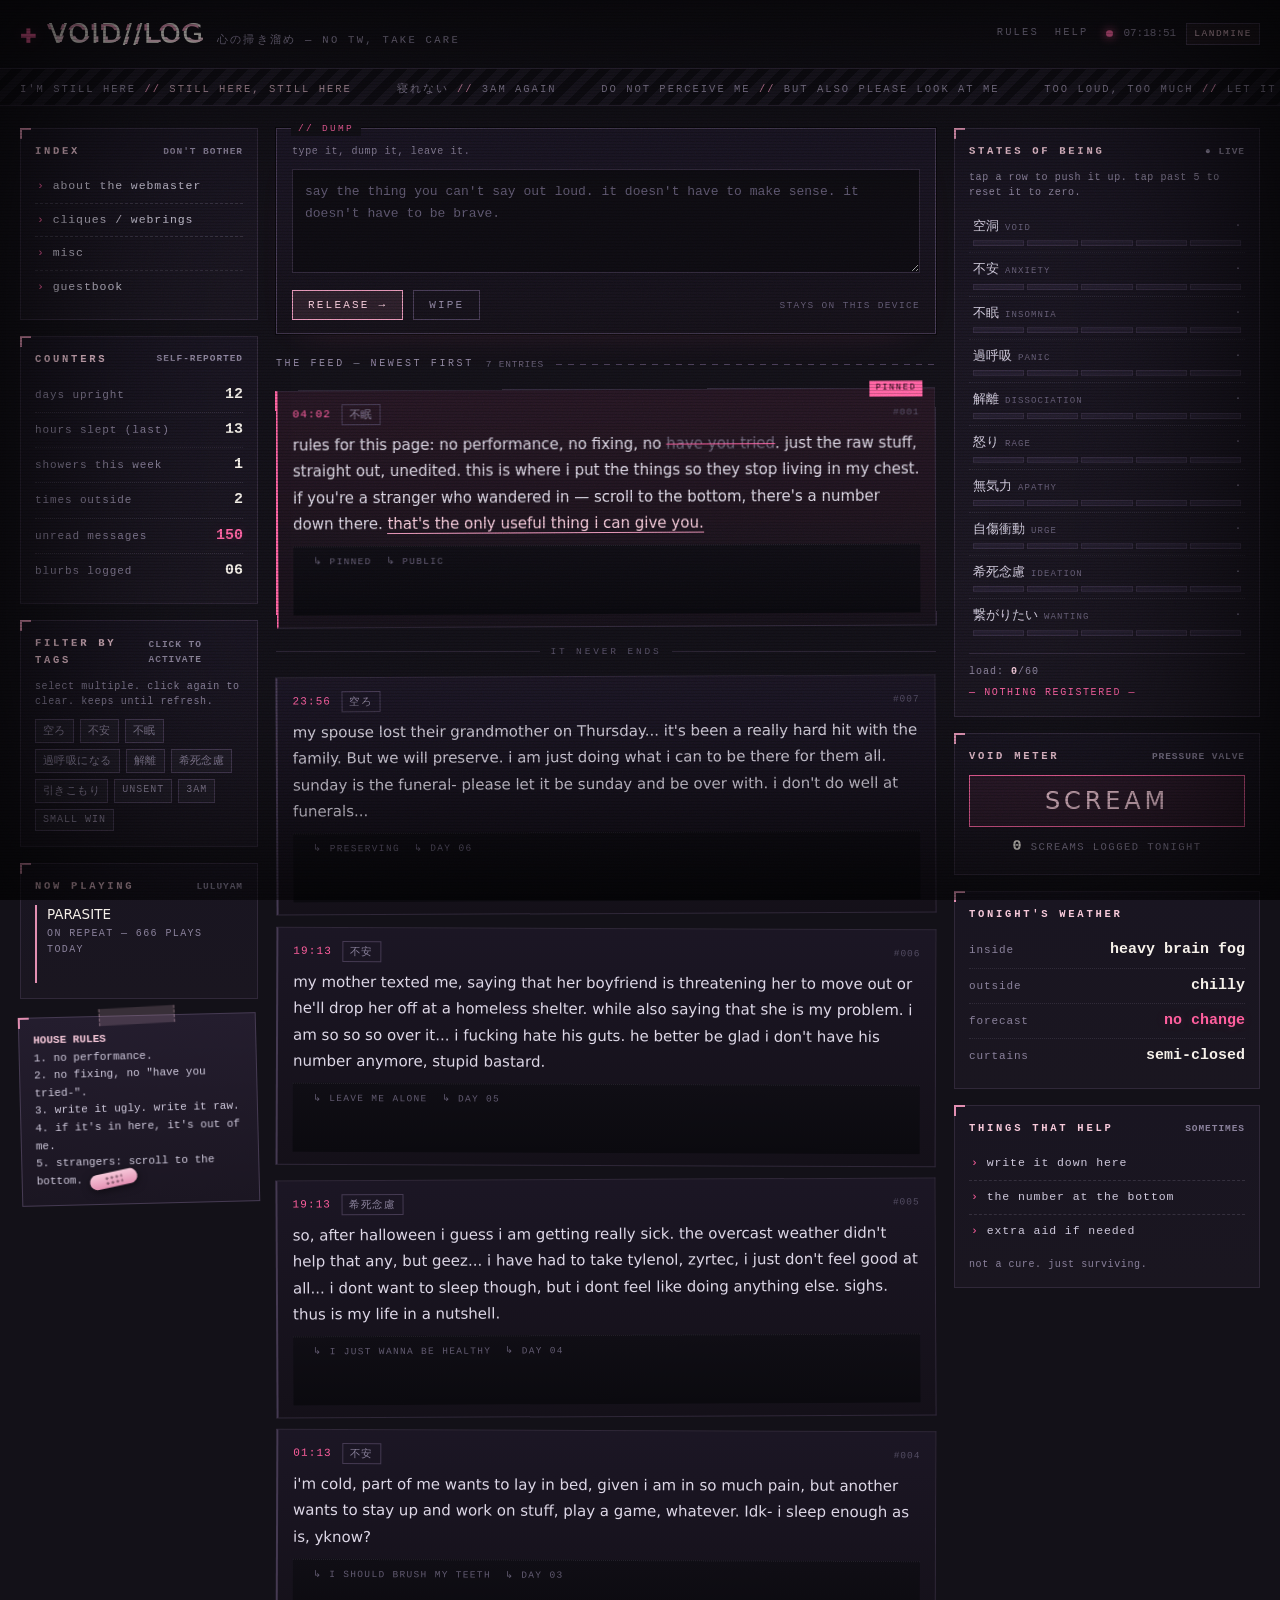
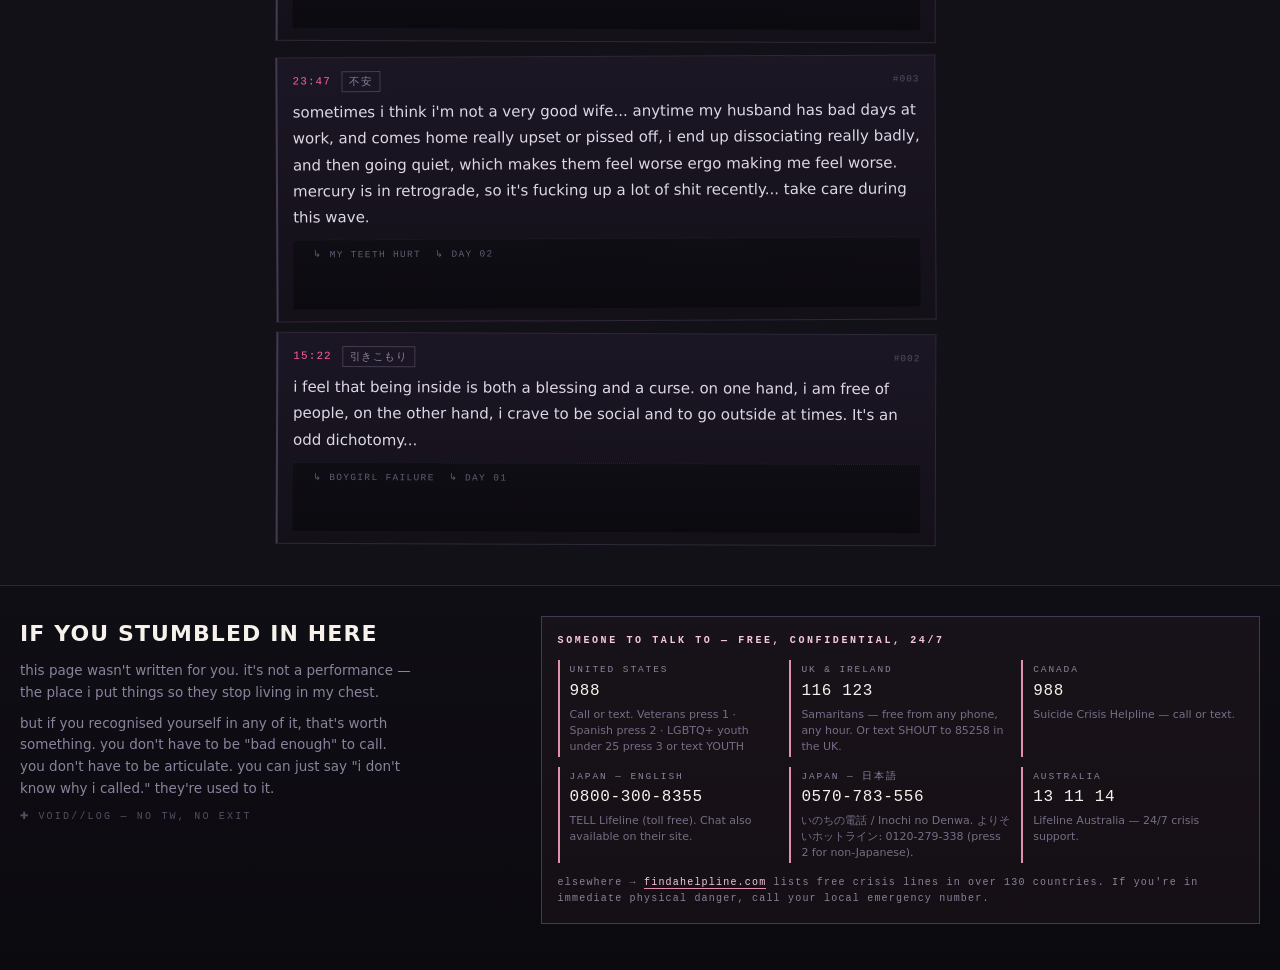
==== commit d0e5e795: "new entry" ====
--- a/index.html
+++ b/index.html
@@ -92,10 +92,10 @@
     </section>
 
     <section class="box">
-      <h2>now playing <em>Kasane Teto</em></h2>
+      <h2>now playing <em>Luluyam</em></h2>
       <div class="np">
-        <div class="tr">Deconversion</div>
-        <div class="ar">on repeat — 777 plays today</div>
+        <div class="tr">PARASITE</div>
+        <div class="ar">on repeat — 666 plays today</div>
         <div class="bars" aria-hidden="true"><i></i><i></i><i></i><i></i><i></i><i></i><i></i><i></i></div>
       </div>
     </section>
@@ -141,6 +141,16 @@
       </article>
 
       <div class="divider">it never ends</div>
+
+      <article class="blurb" data-tags="空ろ">
+  <header>
+    <time>23:56</time>
+    <span class="tg">空ろ</span>
+    <span class="idx">#007</span>
+  </header>
+  <p>my spouse lost their grandmother on Thursday... it's been a really hard hit with the family. But we will preserve. i am just doing what i can to be there for them all. sunday is the funeral- please let it be sunday and be over with. i don't do well at funerals...</p>
+  <footer class="bfoot"><span>↳ preserving</span><span>↳ day 06</span></footer>
+</article>
 
       <article class="blurb" data-tags="不安">
   <header>
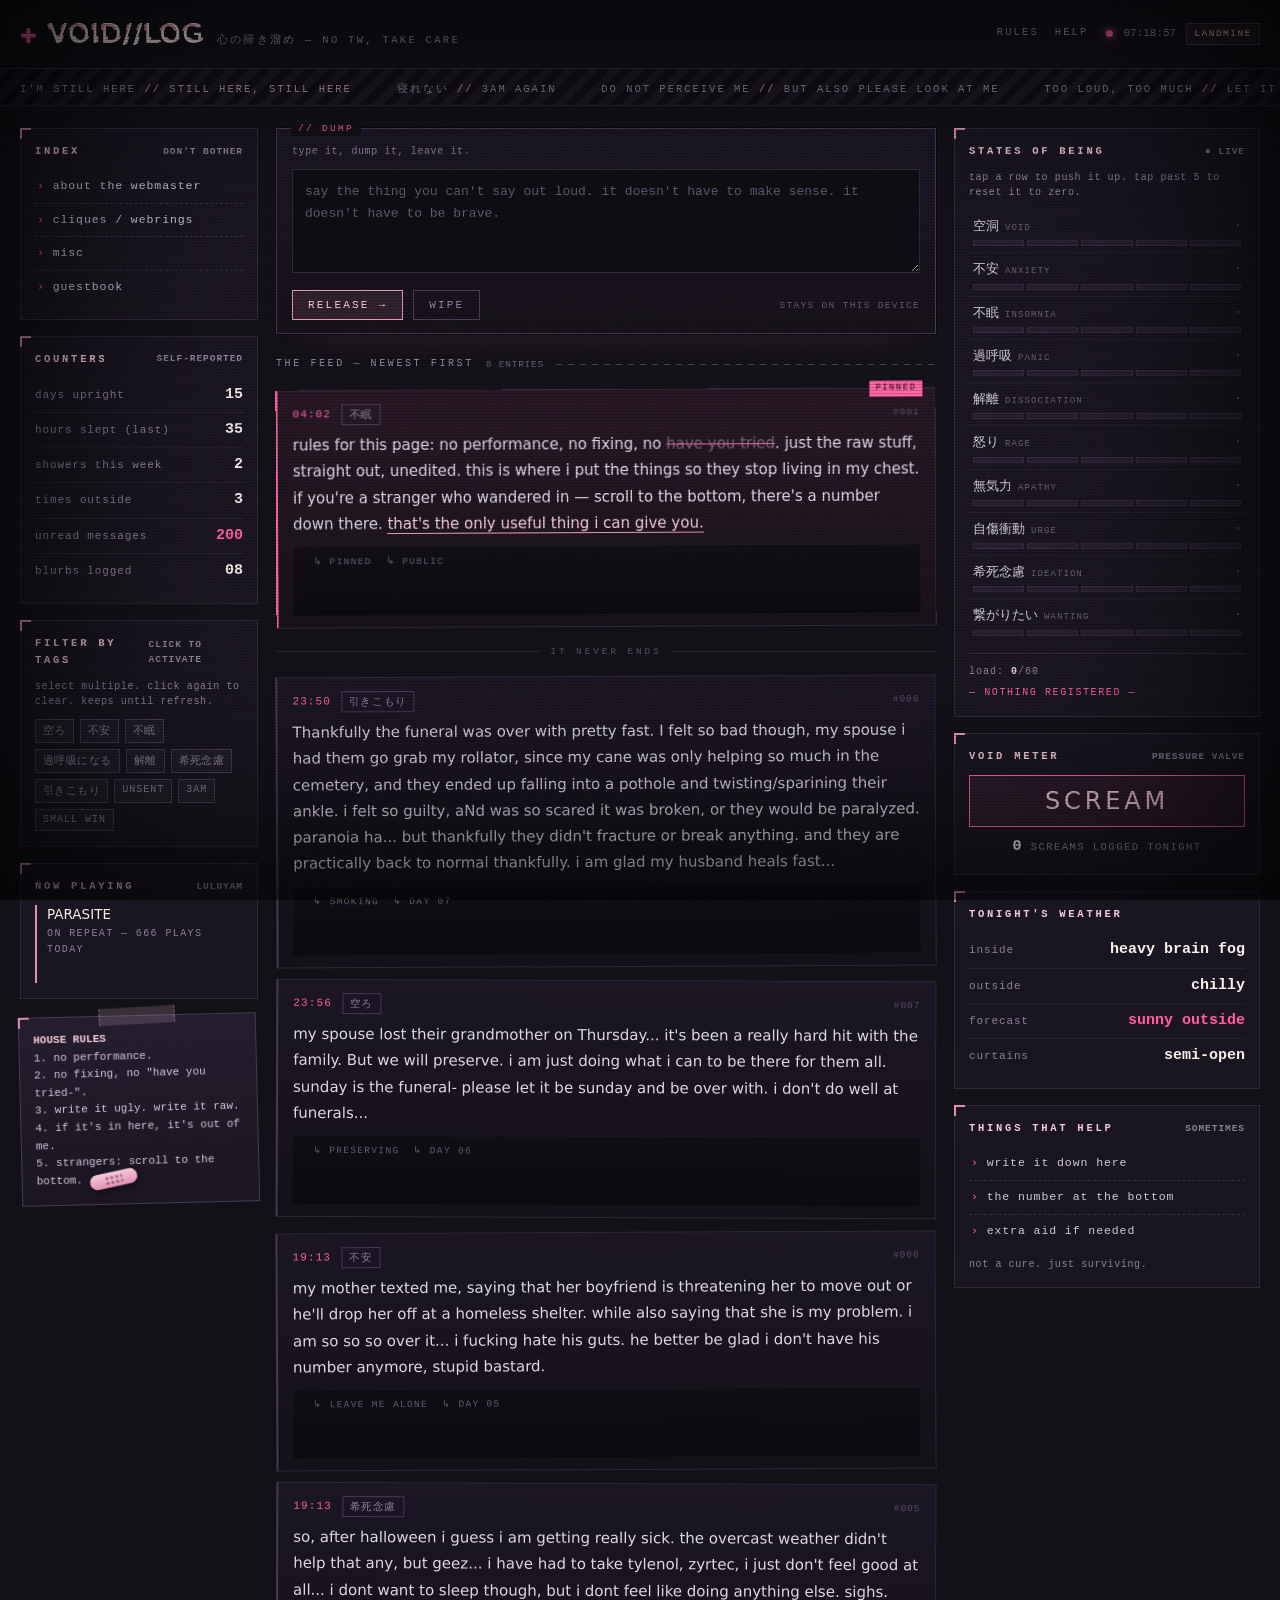
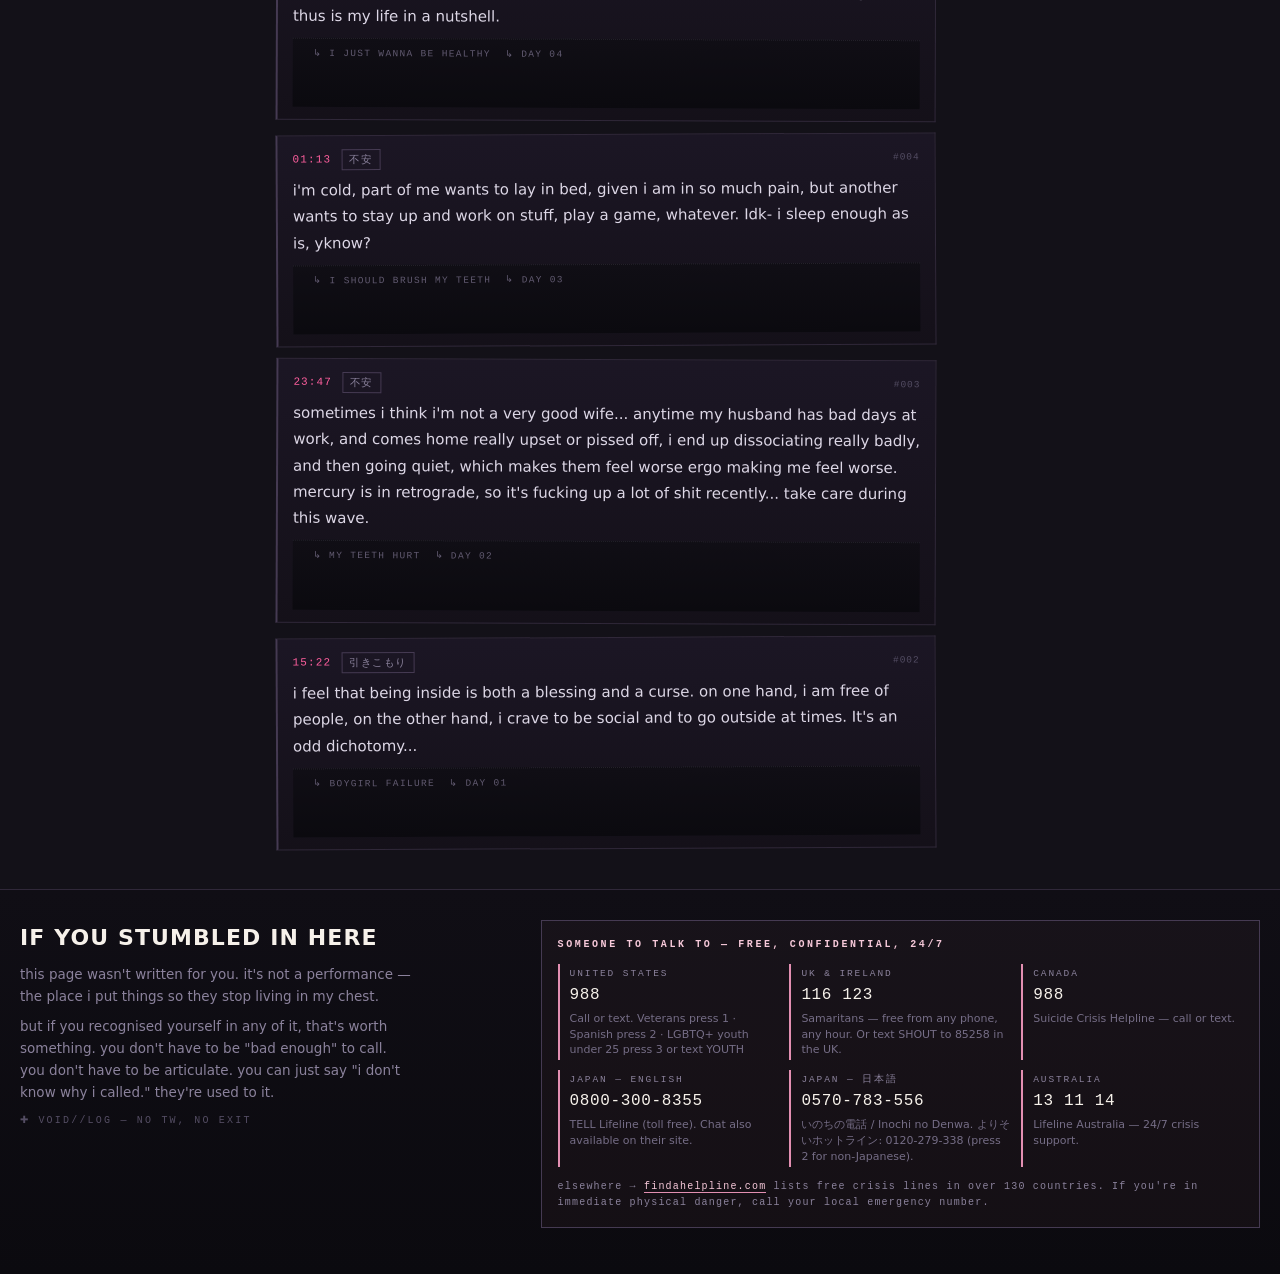
==== commit 205ded0a: "new entry" ====
--- a/index.html
+++ b/index.html
@@ -64,12 +64,12 @@
 
     <section class="box">
       <h2>counters <em>self-reported</em></h2>
-      <div class="stat"><span>days upright</span><b>12</b></div>
-      <div class="stat"><span>hours slept (last)</span><b>13</b></div>
-      <div class="stat"><span>showers this week</span><b>1</b></div>
-      <div class="stat"><span>times outside</span><b>2</b></div>
-      <div class="stat"><span>unread messages</span><b class="hot">150</b></div>
-      <div class="stat"><span>blurbs logged</span><b id="logcount">06</b></div>
+      <div class="stat"><span>days upright</span><b>15</b></div>
+      <div class="stat"><span>hours slept (last)</span><b>35</b></div>
+      <div class="stat"><span>showers this week</span><b>2</b></div>
+      <div class="stat"><span>times outside</span><b>3</b></div>
+      <div class="stat"><span>unread messages</span><b class="hot">200</b></div>
+      <div class="stat"><span>blurbs logged</span><b id="logcount">08</b></div>
     </section>
 
     <section class="box">
@@ -142,6 +142,16 @@
 
       <div class="divider">it never ends</div>
 
+      <article class="blurb" data-tags="引きこもり">
+  <header>
+    <time>23:50</time>
+    <span class="tg">引きこもり</span>
+    <span class="idx">#008</span>
+  </header>
+  <p>Thankfully the funeral was over with pretty fast. I felt so bad though, my spouse i had them go grab my rollator, since my cane was only helping so much in the cemetery, and they ended up falling into a pothole and twisting/sparining their ankle. i felt so guilty, aNd was so scared it was broken, or they would be paralyzed. paranoia ha... but thankfully they didn't fracture or break anything. and they are practically back to normal thankfully. i am glad my husband heals fast...</p>
+  <footer class="bfoot"><span>↳ smoking</span><span>↳ day 07</span></footer>
+</article>
+
       <article class="blurb" data-tags="空ろ">
   <header>
     <time>23:56</time>
@@ -230,8 +240,8 @@
       <h2>tonight's weather</h2>
       <div class="stat"><span>inside</span><b>heavy brain fog</b></div>
       <div class="stat"><span>outside</span><b>chilly</b></div>
-      <div class="stat"><span>forecast</span><b class="hot">no change</b></div>
-      <div class="stat"><span>curtains</span><b>semi-closed</b></div>
+      <div class="stat"><span>forecast</span><b class="hot">sunny outside</b></div>
+      <div class="stat"><span>curtains</span><b>semi-open</b></div>
     </section>
 
     <section class="box">
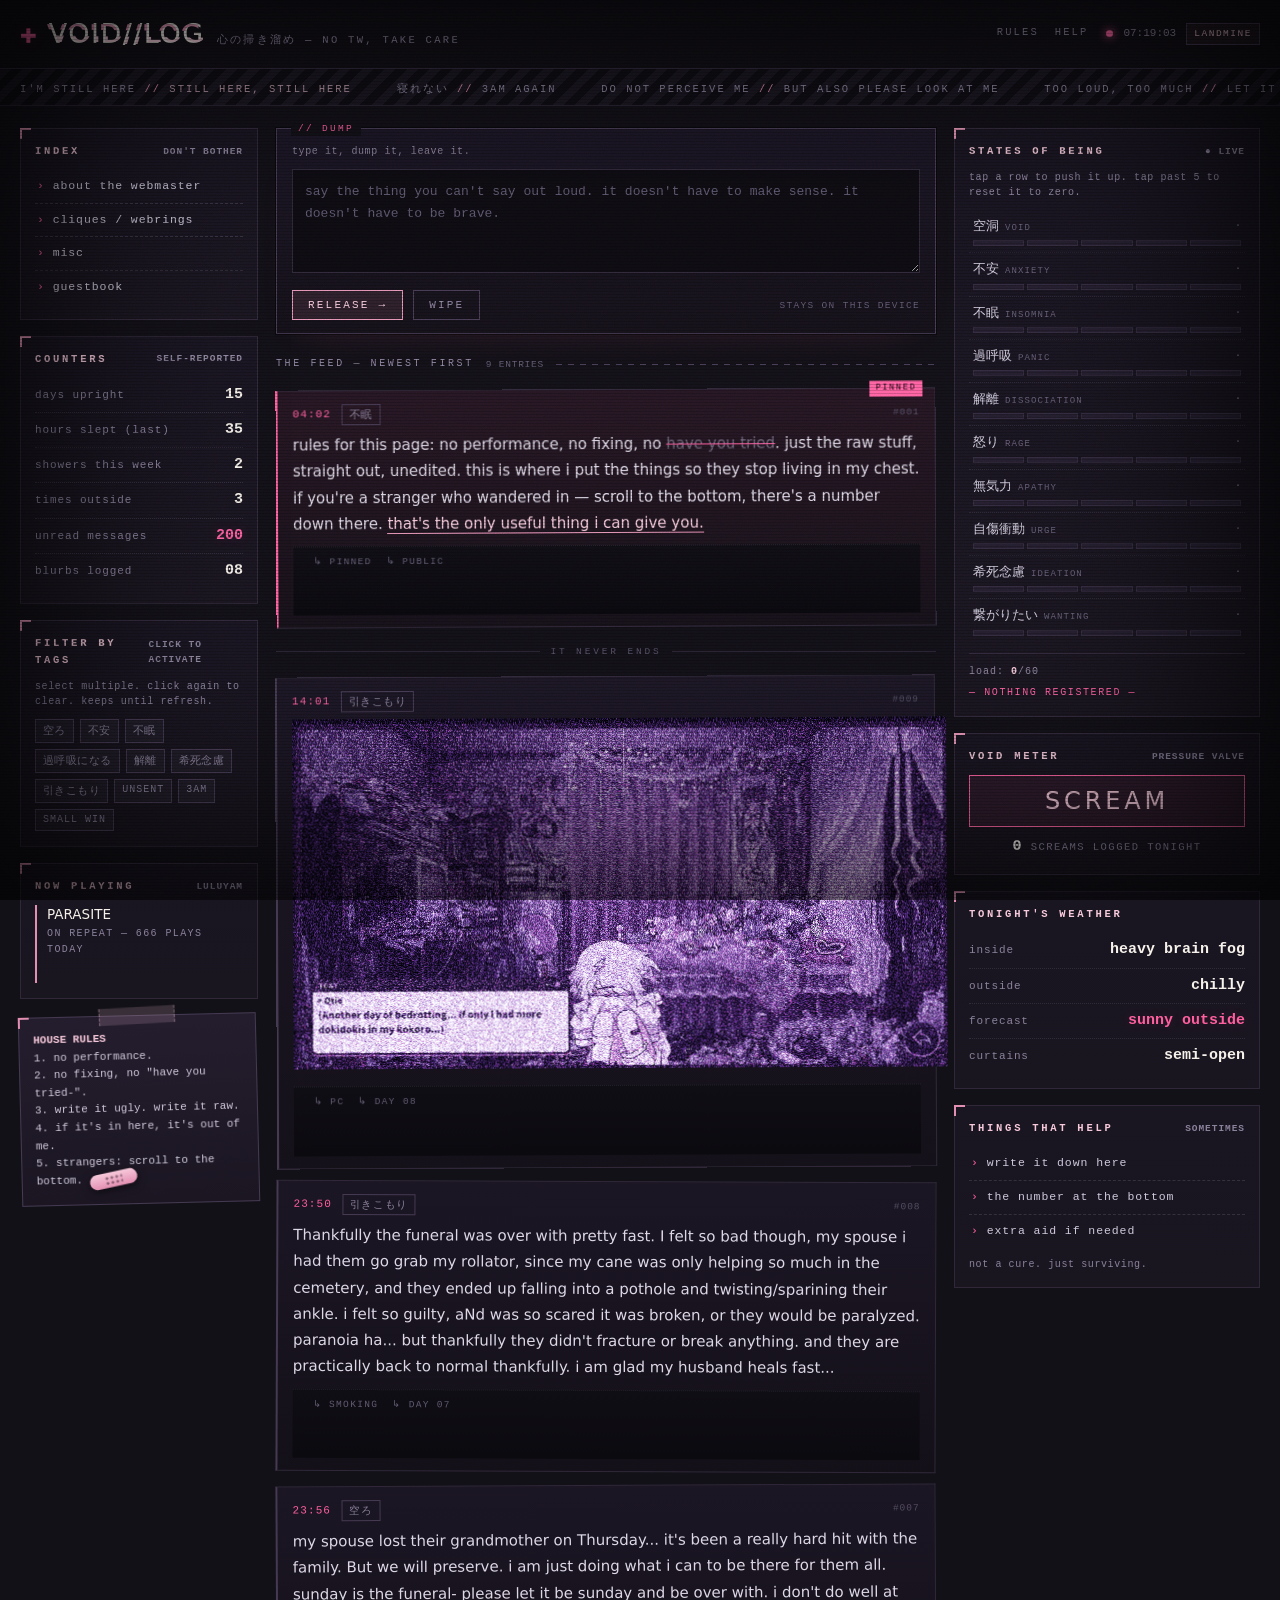
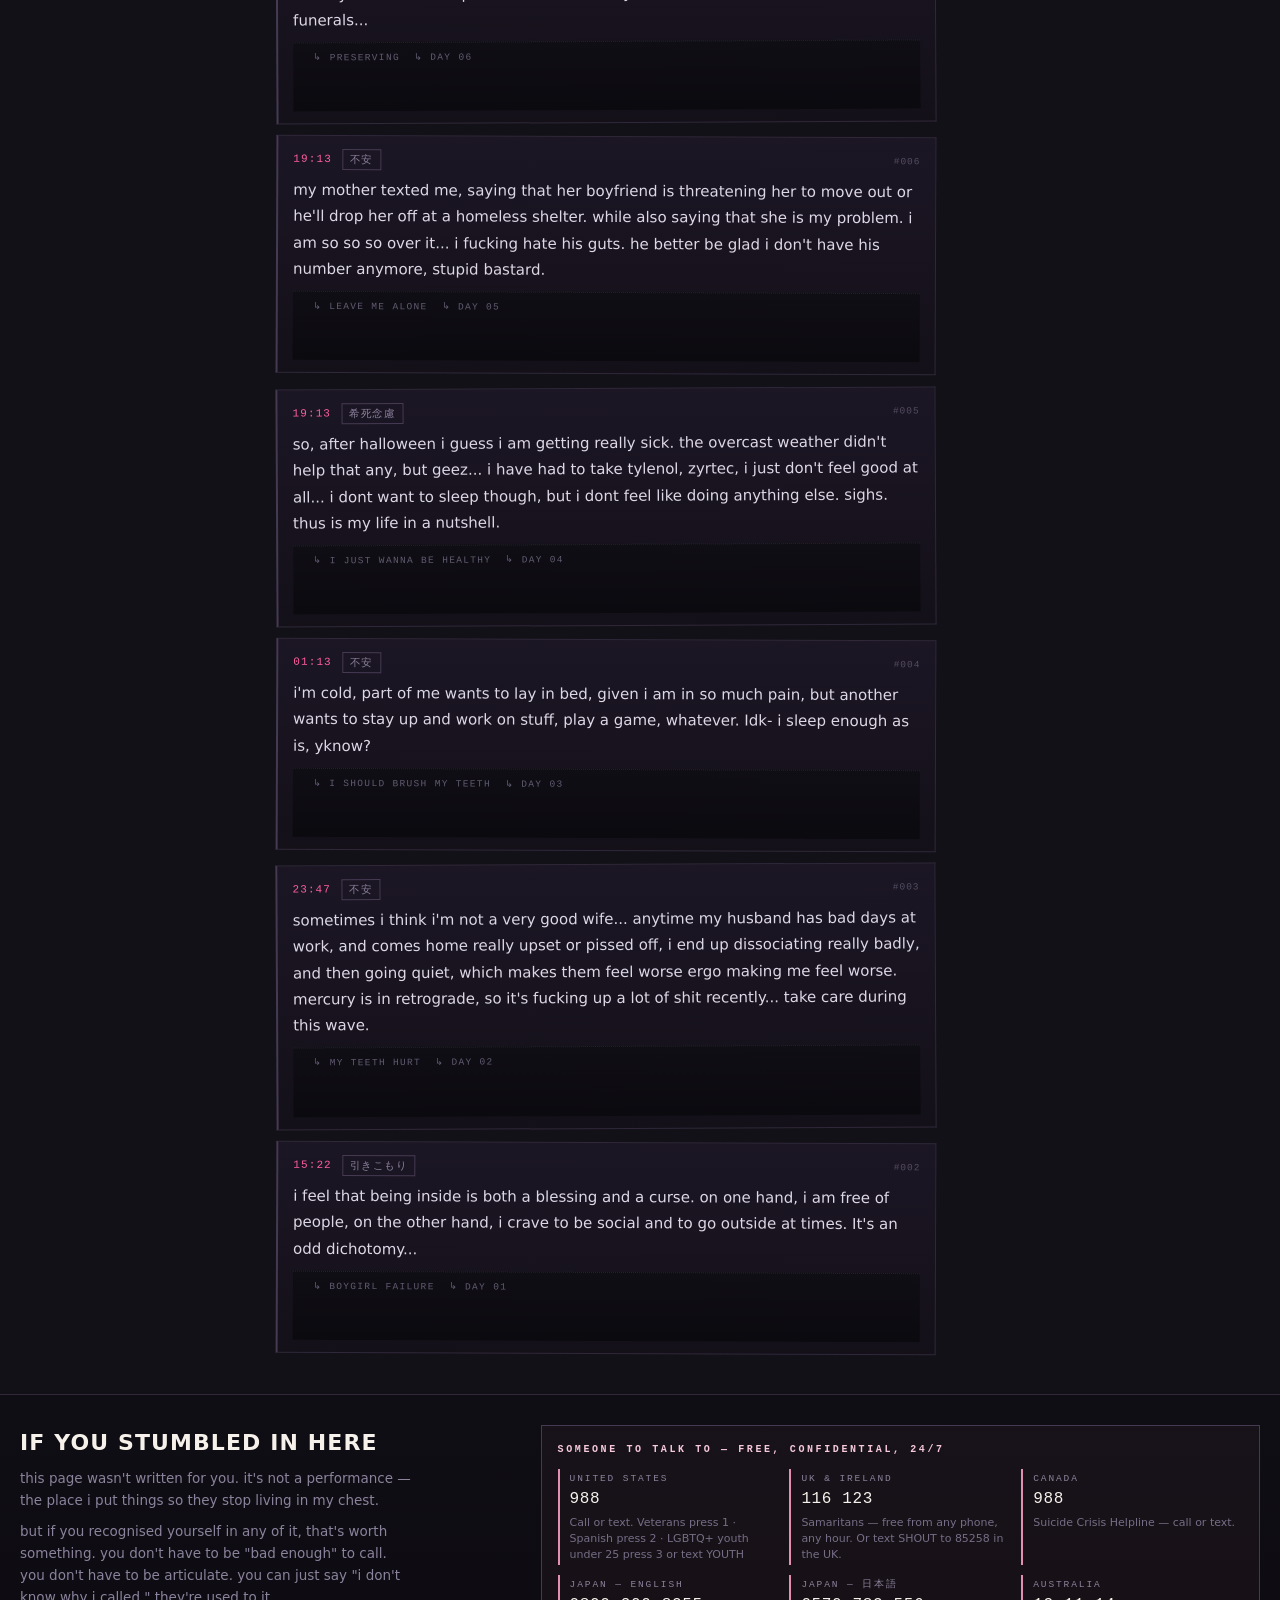
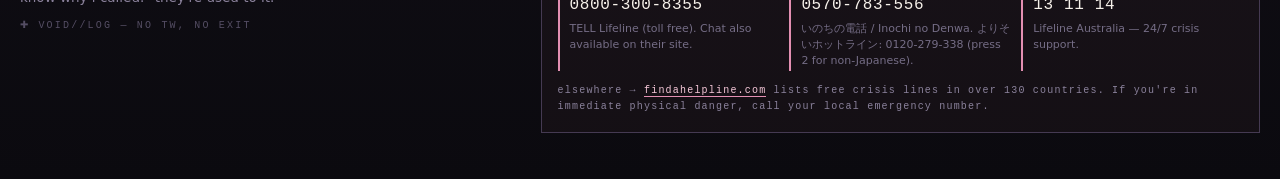
==== commit c93c3849: "new entry" ====
--- a/index.html
+++ b/index.html
@@ -141,6 +141,16 @@
       </article>
 
       <div class="divider">it never ends</div>
+
+      <article class="blurb" data-tags="引きこもり">
+  <header>
+    <time>14:01</time>
+    <span class="tg">引きこもり</span>
+    <span class="idx">#009</span>
+  </header>
+  <p><img src="/assets/denpa.png" height="350"></p>
+  <footer class="bfoot"><span>↳ PC</span><span>↳ day 08</span></footer>
+</article>
 
       <article class="blurb" data-tags="引きこもり">
   <header>
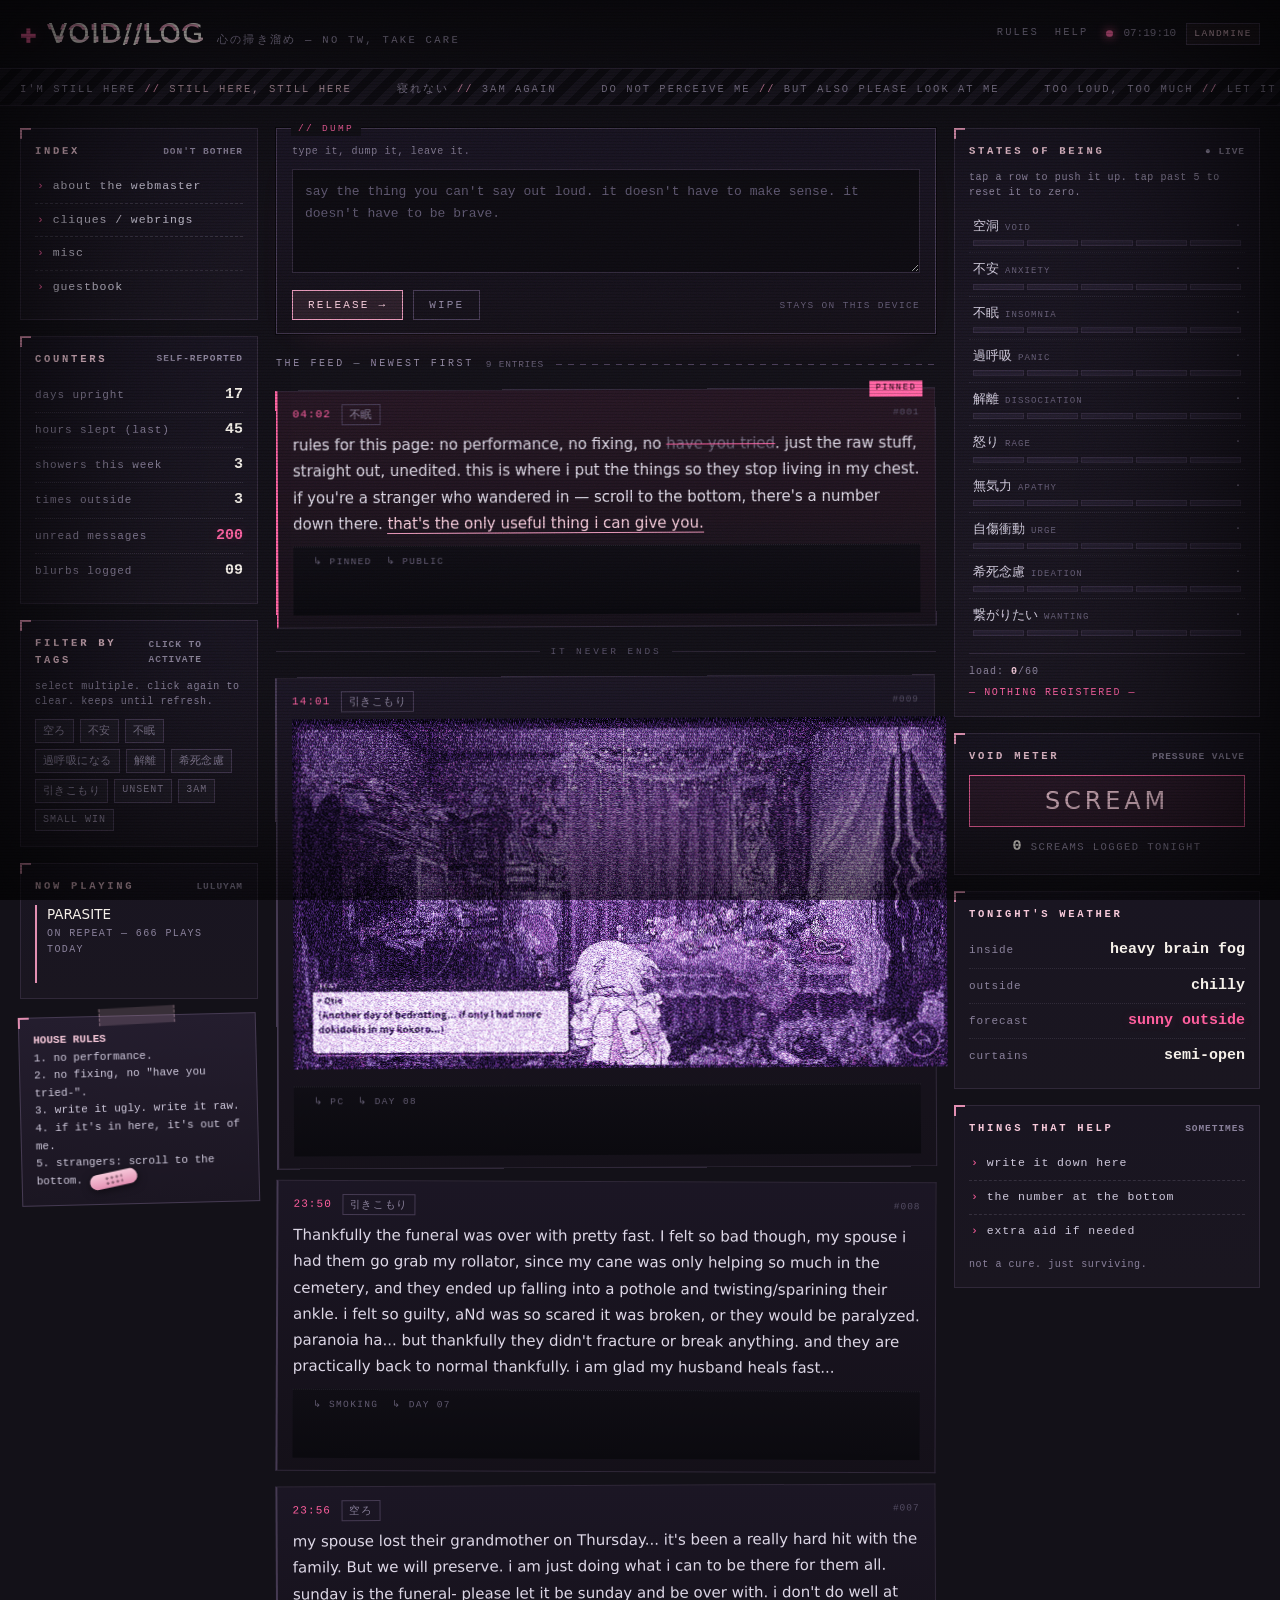
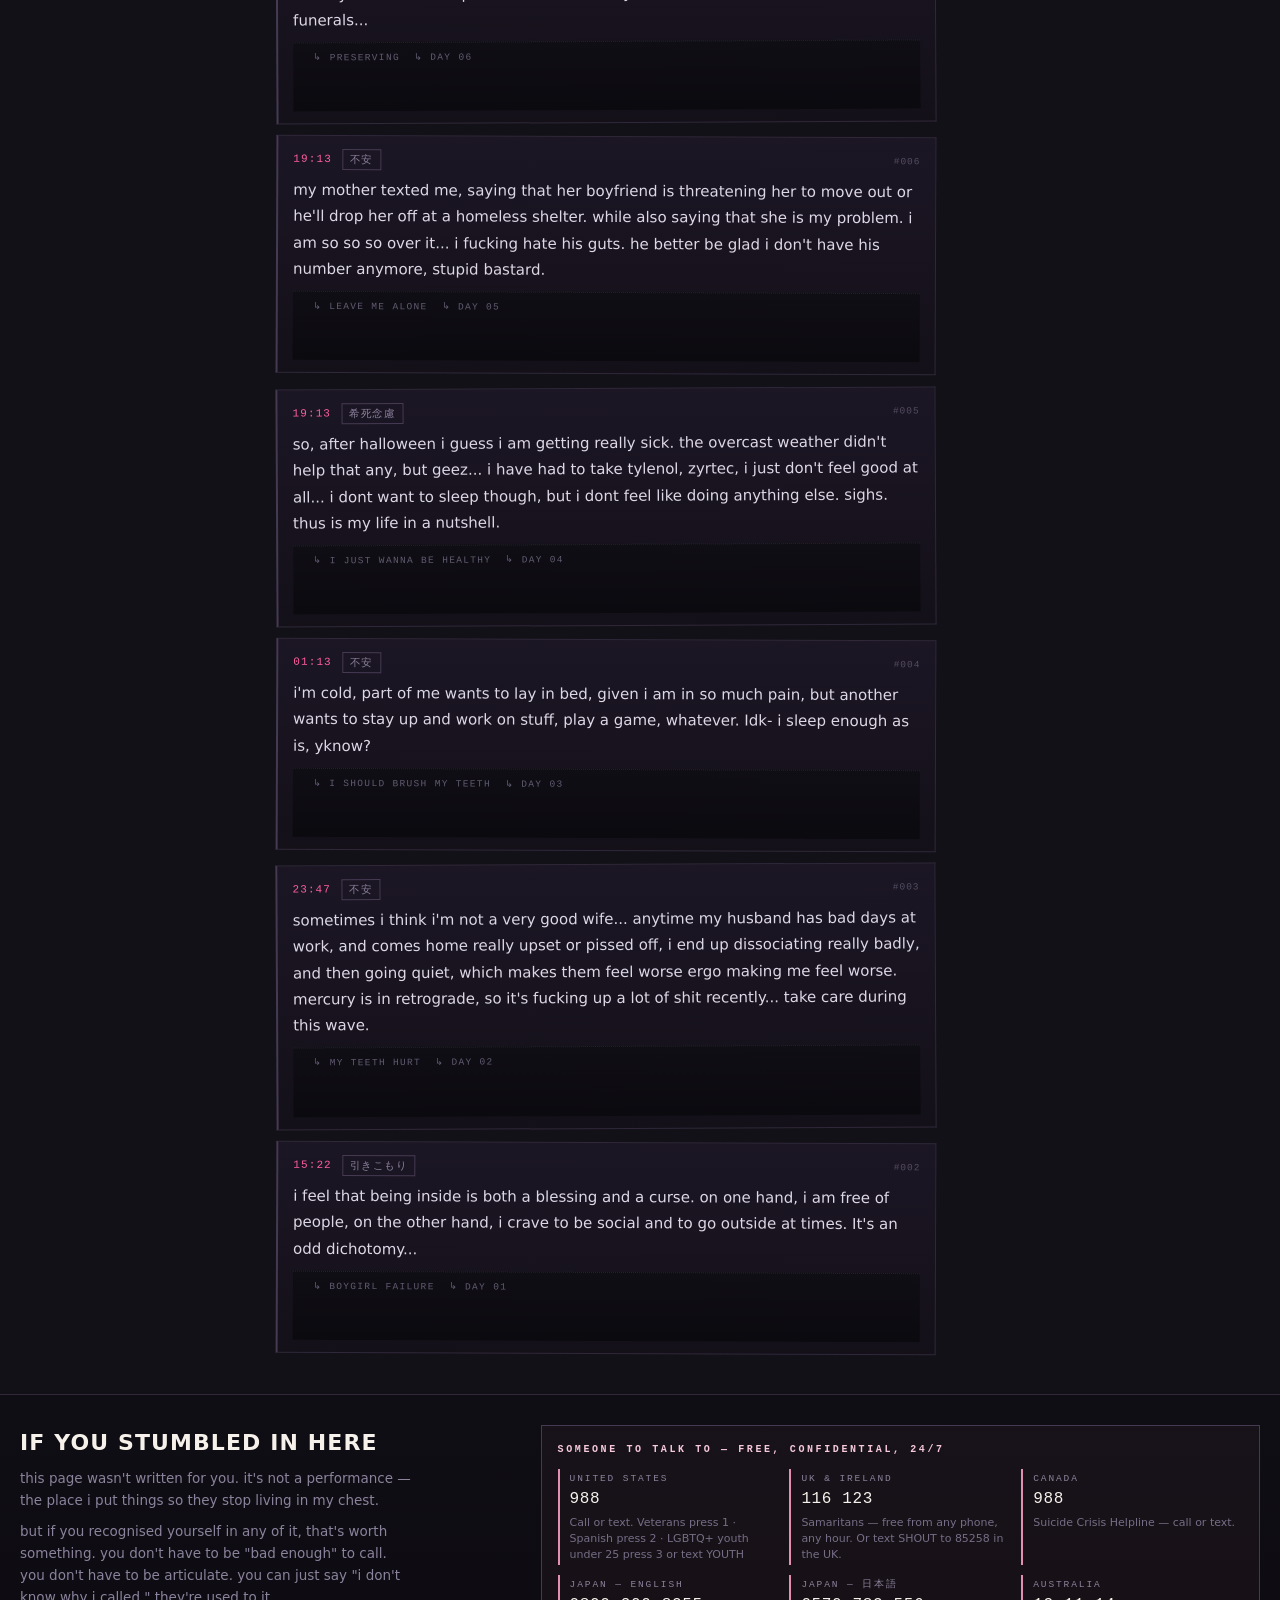
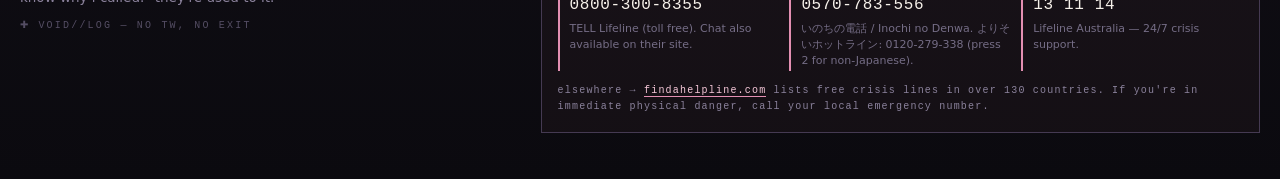
==== commit bb9492fb: "edit entry" ====
--- a/index.html
+++ b/index.html
@@ -64,12 +64,12 @@
 
     <section class="box">
       <h2>counters <em>self-reported</em></h2>
-      <div class="stat"><span>days upright</span><b>15</b></div>
-      <div class="stat"><span>hours slept (last)</span><b>35</b></div>
-      <div class="stat"><span>showers this week</span><b>2</b></div>
+      <div class="stat"><span>days upright</span><b>17</b></div>
+      <div class="stat"><span>hours slept (last)</span><b>45</b></div>
+      <div class="stat"><span>showers this week</span><b>3</b></div>
       <div class="stat"><span>times outside</span><b>3</b></div>
       <div class="stat"><span>unread messages</span><b class="hot">200</b></div>
-      <div class="stat"><span>blurbs logged</span><b id="logcount">08</b></div>
+      <div class="stat"><span>blurbs logged</span><b id="logcount">09</b></div>
     </section>
 
     <section class="box">
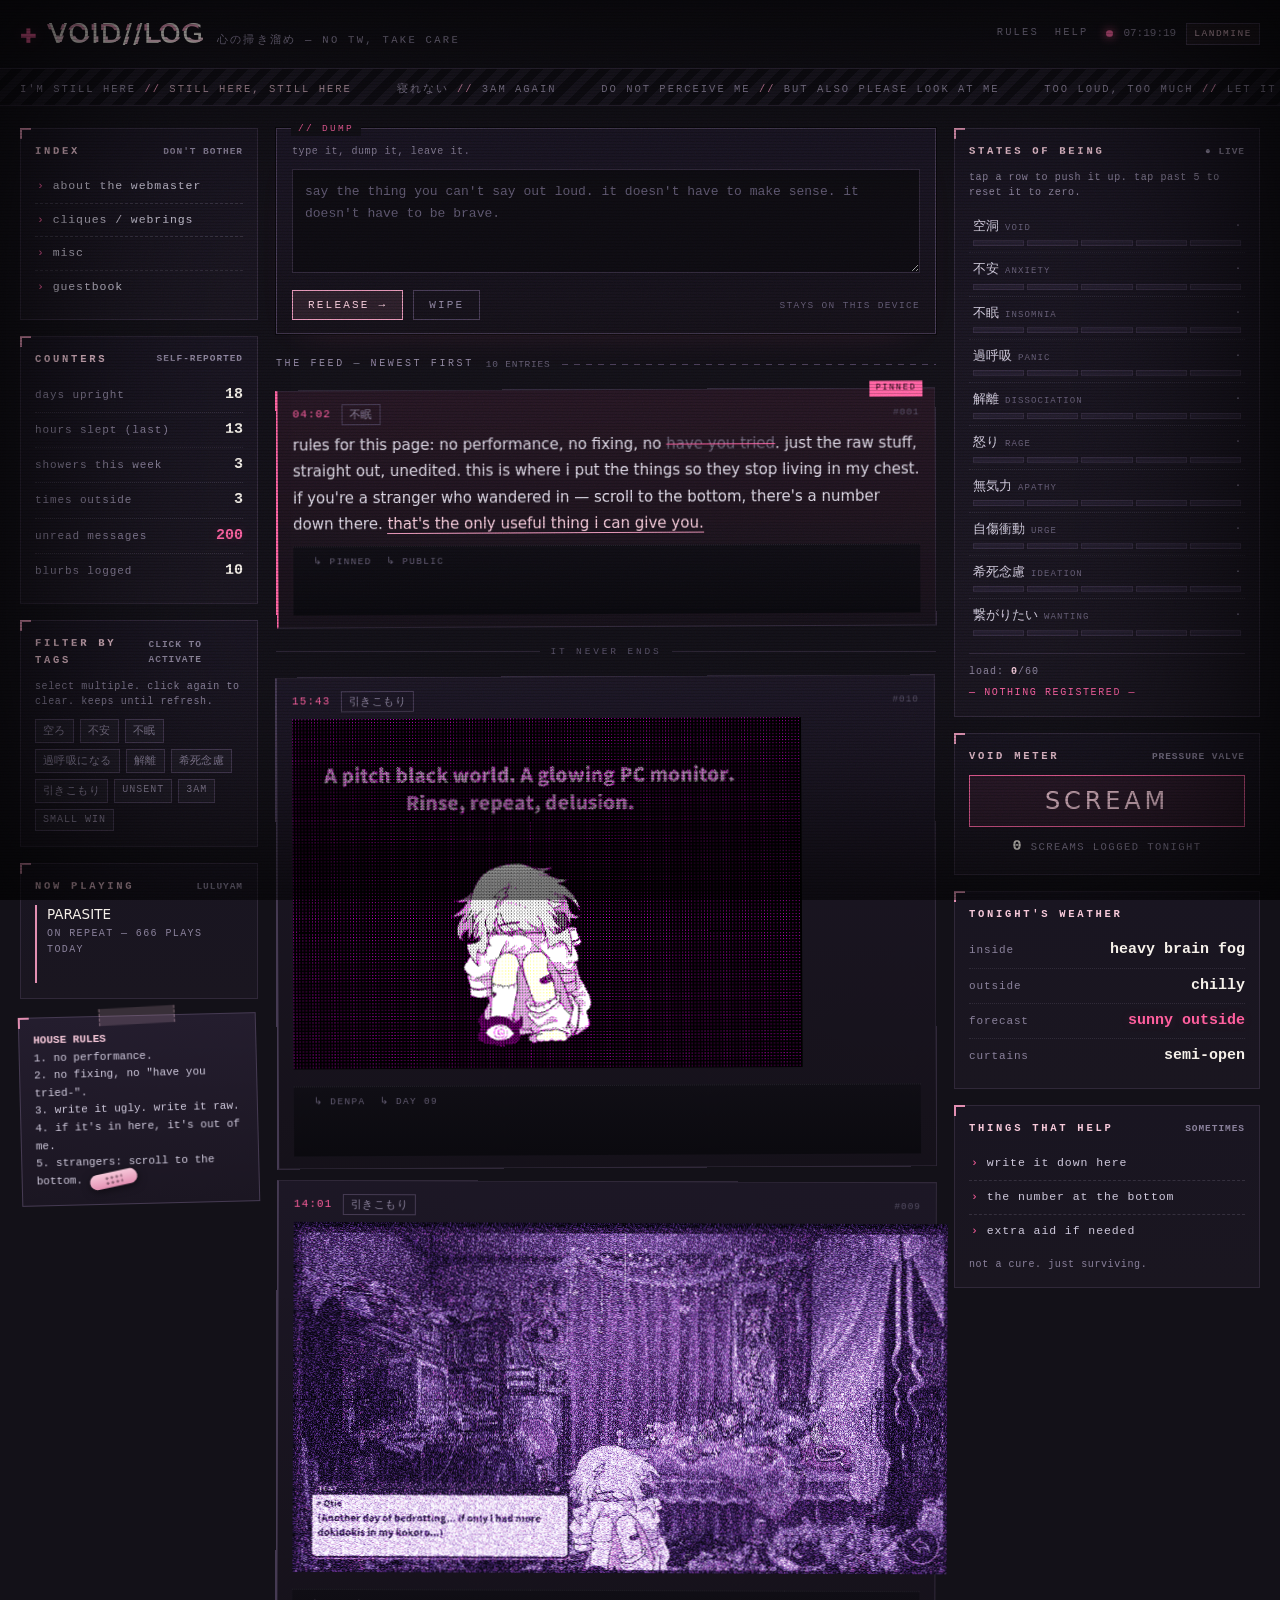
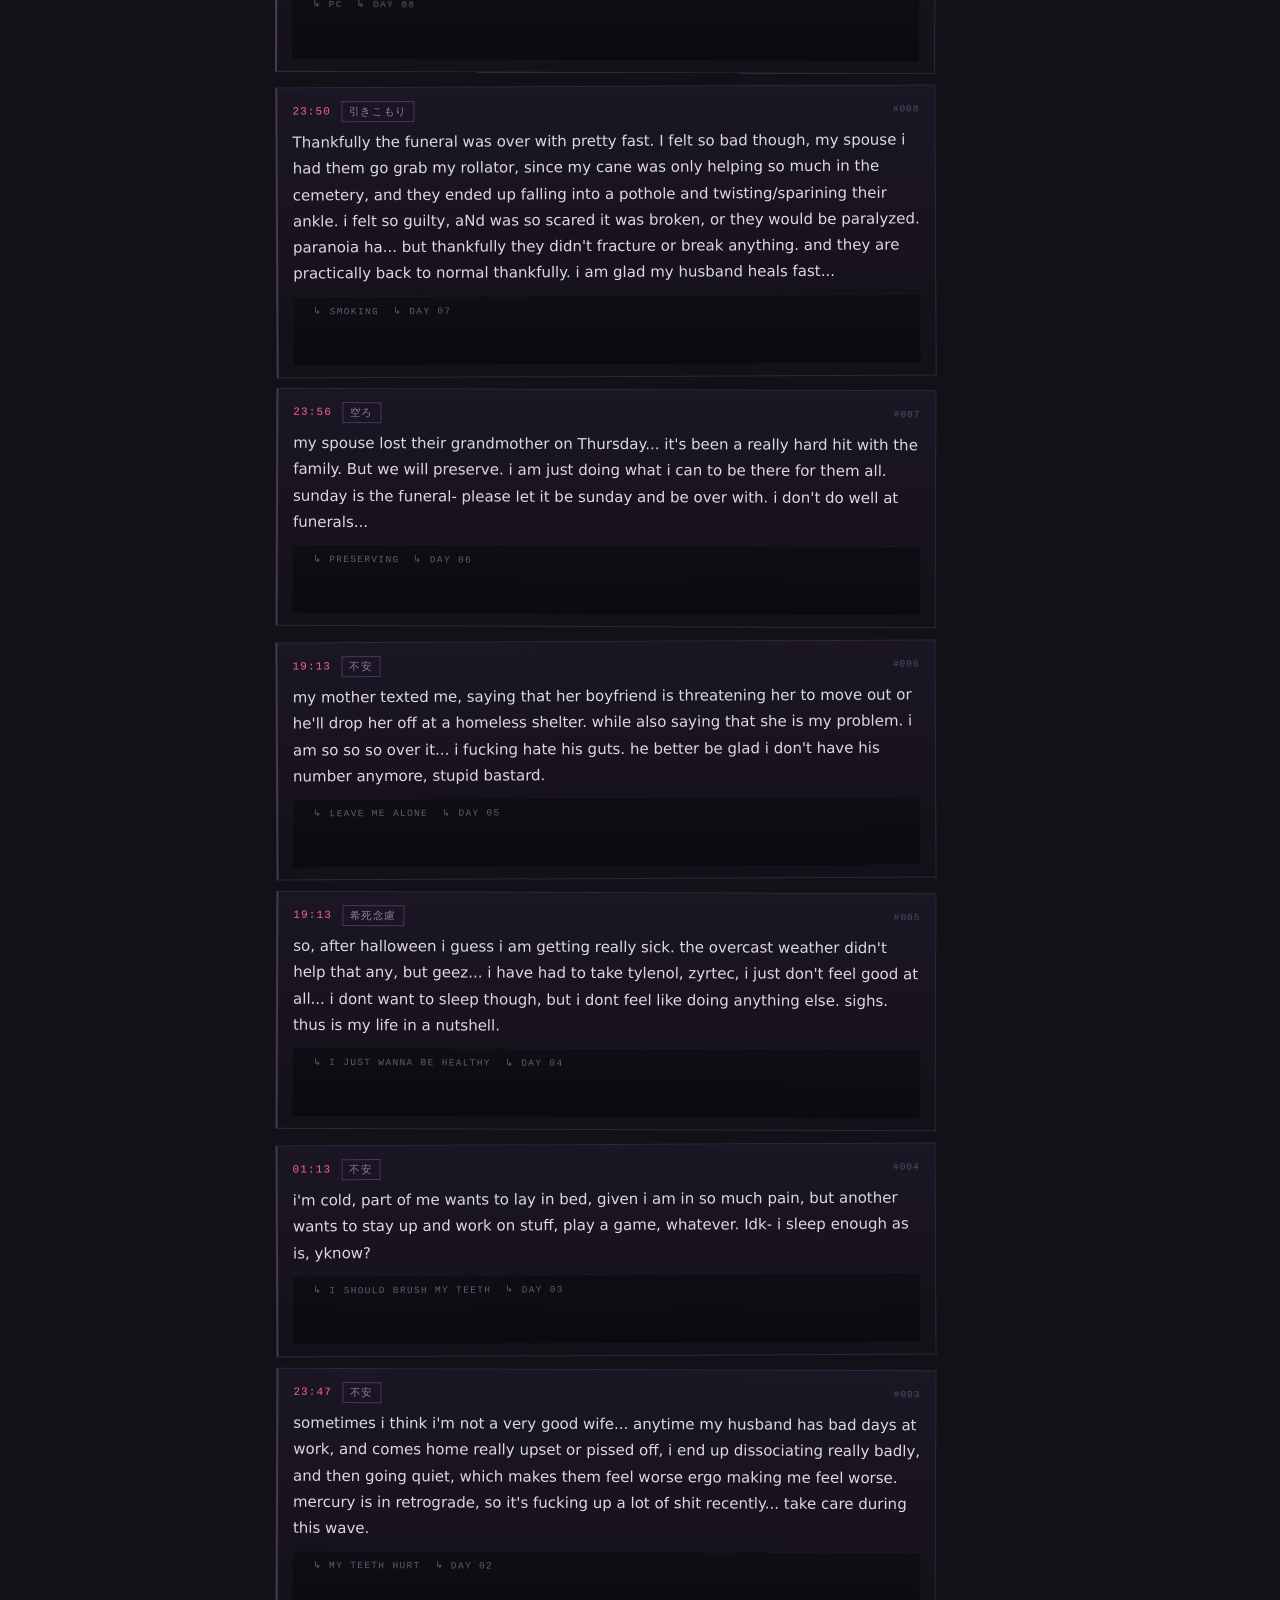
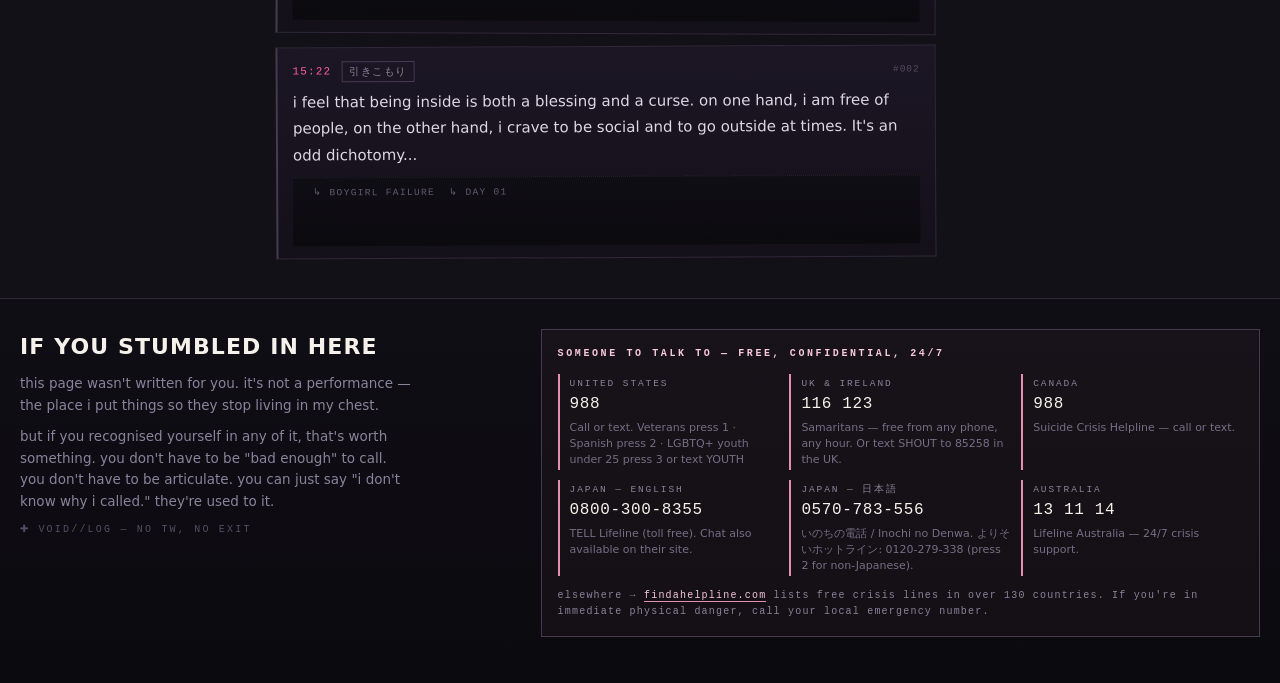
==== commit 12bc4a84: "new entry" ====
--- a/index.html
+++ b/index.html
@@ -64,12 +64,12 @@
 
     <section class="box">
       <h2>counters <em>self-reported</em></h2>
-      <div class="stat"><span>days upright</span><b>17</b></div>
-      <div class="stat"><span>hours slept (last)</span><b>45</b></div>
+      <div class="stat"><span>days upright</span><b>18</b></div>
+      <div class="stat"><span>hours slept (last)</span><b>13</b></div>
       <div class="stat"><span>showers this week</span><b>3</b></div>
       <div class="stat"><span>times outside</span><b>3</b></div>
       <div class="stat"><span>unread messages</span><b class="hot">200</b></div>
-      <div class="stat"><span>blurbs logged</span><b id="logcount">09</b></div>
+      <div class="stat"><span>blurbs logged</span><b id="logcount">10</b></div>
     </section>
 
     <section class="box">
@@ -141,6 +141,16 @@
       </article>
 
       <div class="divider">it never ends</div>
+
+      <article class="blurb" data-tags="引きこもり">
+  <header>
+    <time>15:43</time>
+    <span class="tg">引きこもり</span>
+    <span class="idx">#010</span>
+  </header>
+  <p><img src="/assets/denpa2.png" height="350"></p>
+  <footer class="bfoot"><span>↳ Denpa</span><span>↳ day 09</span></footer>
+</article>
 
       <article class="blurb" data-tags="引きこもり">
   <header>
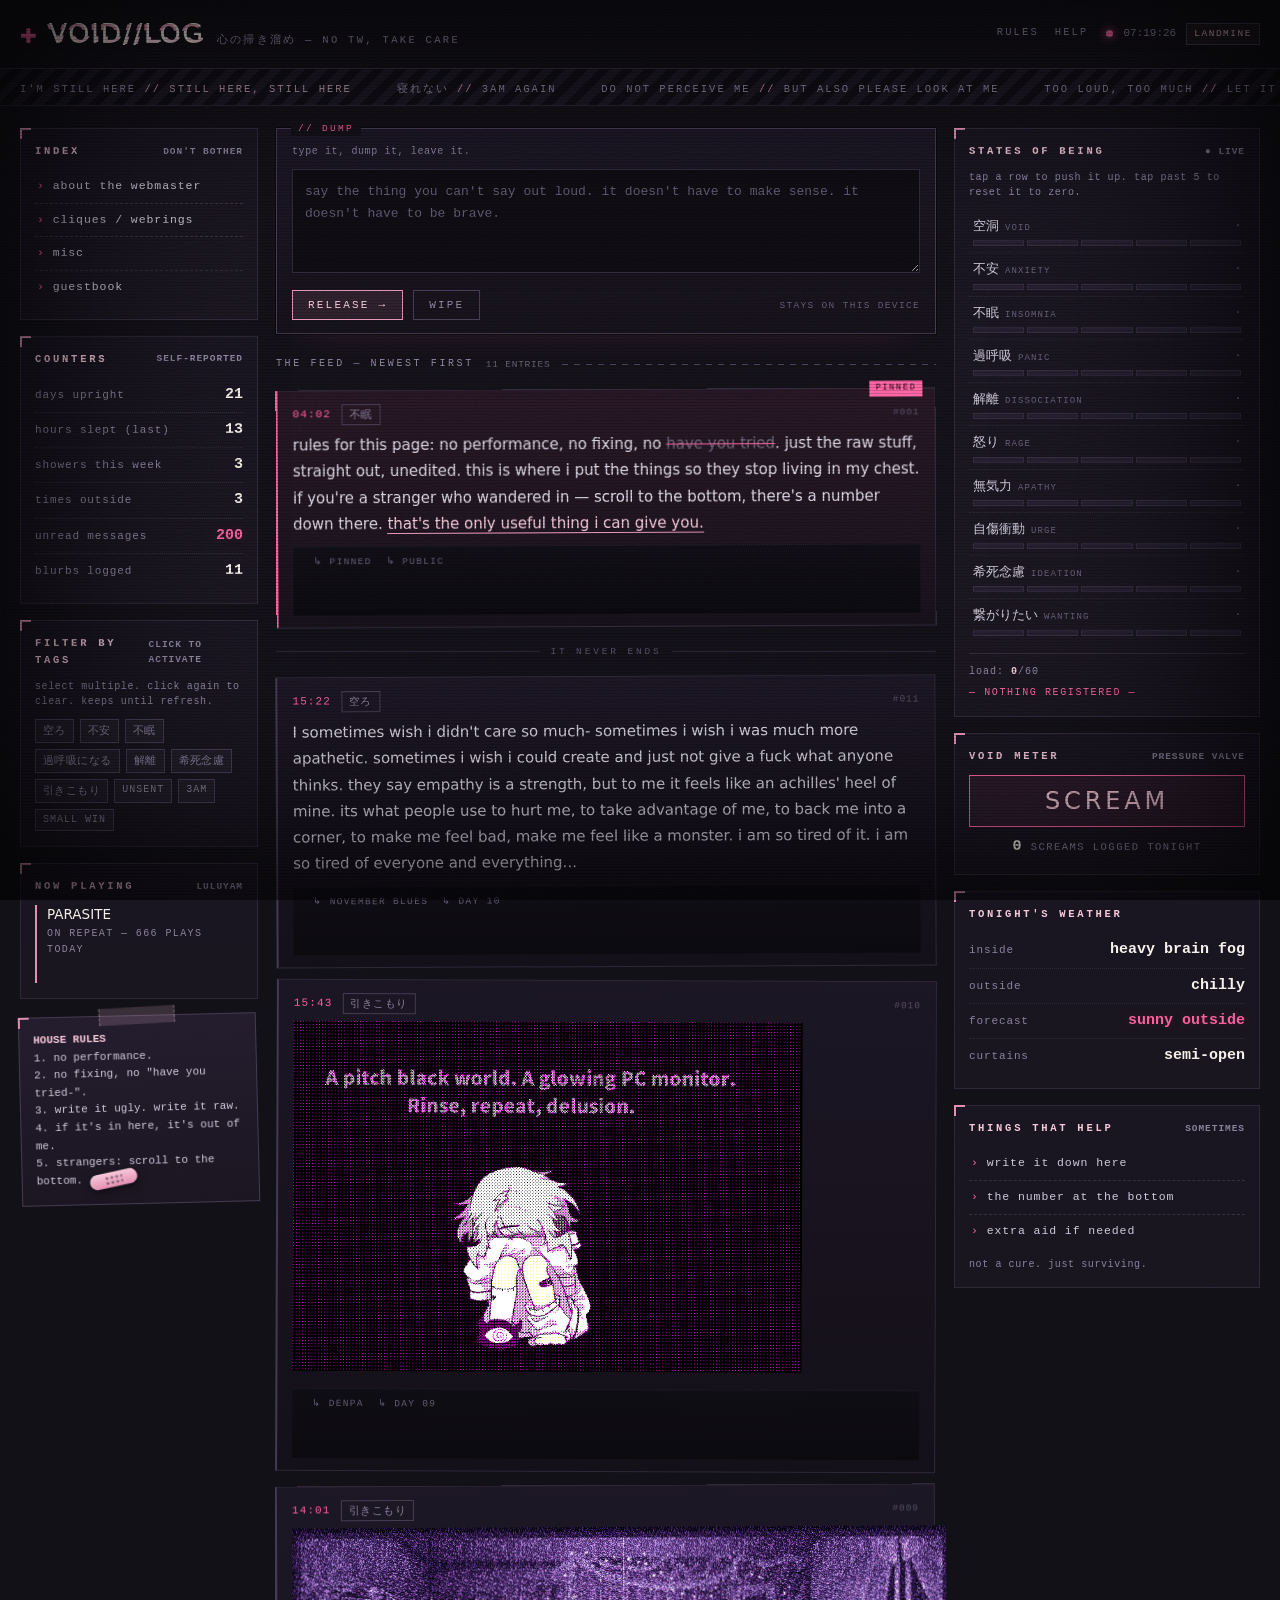
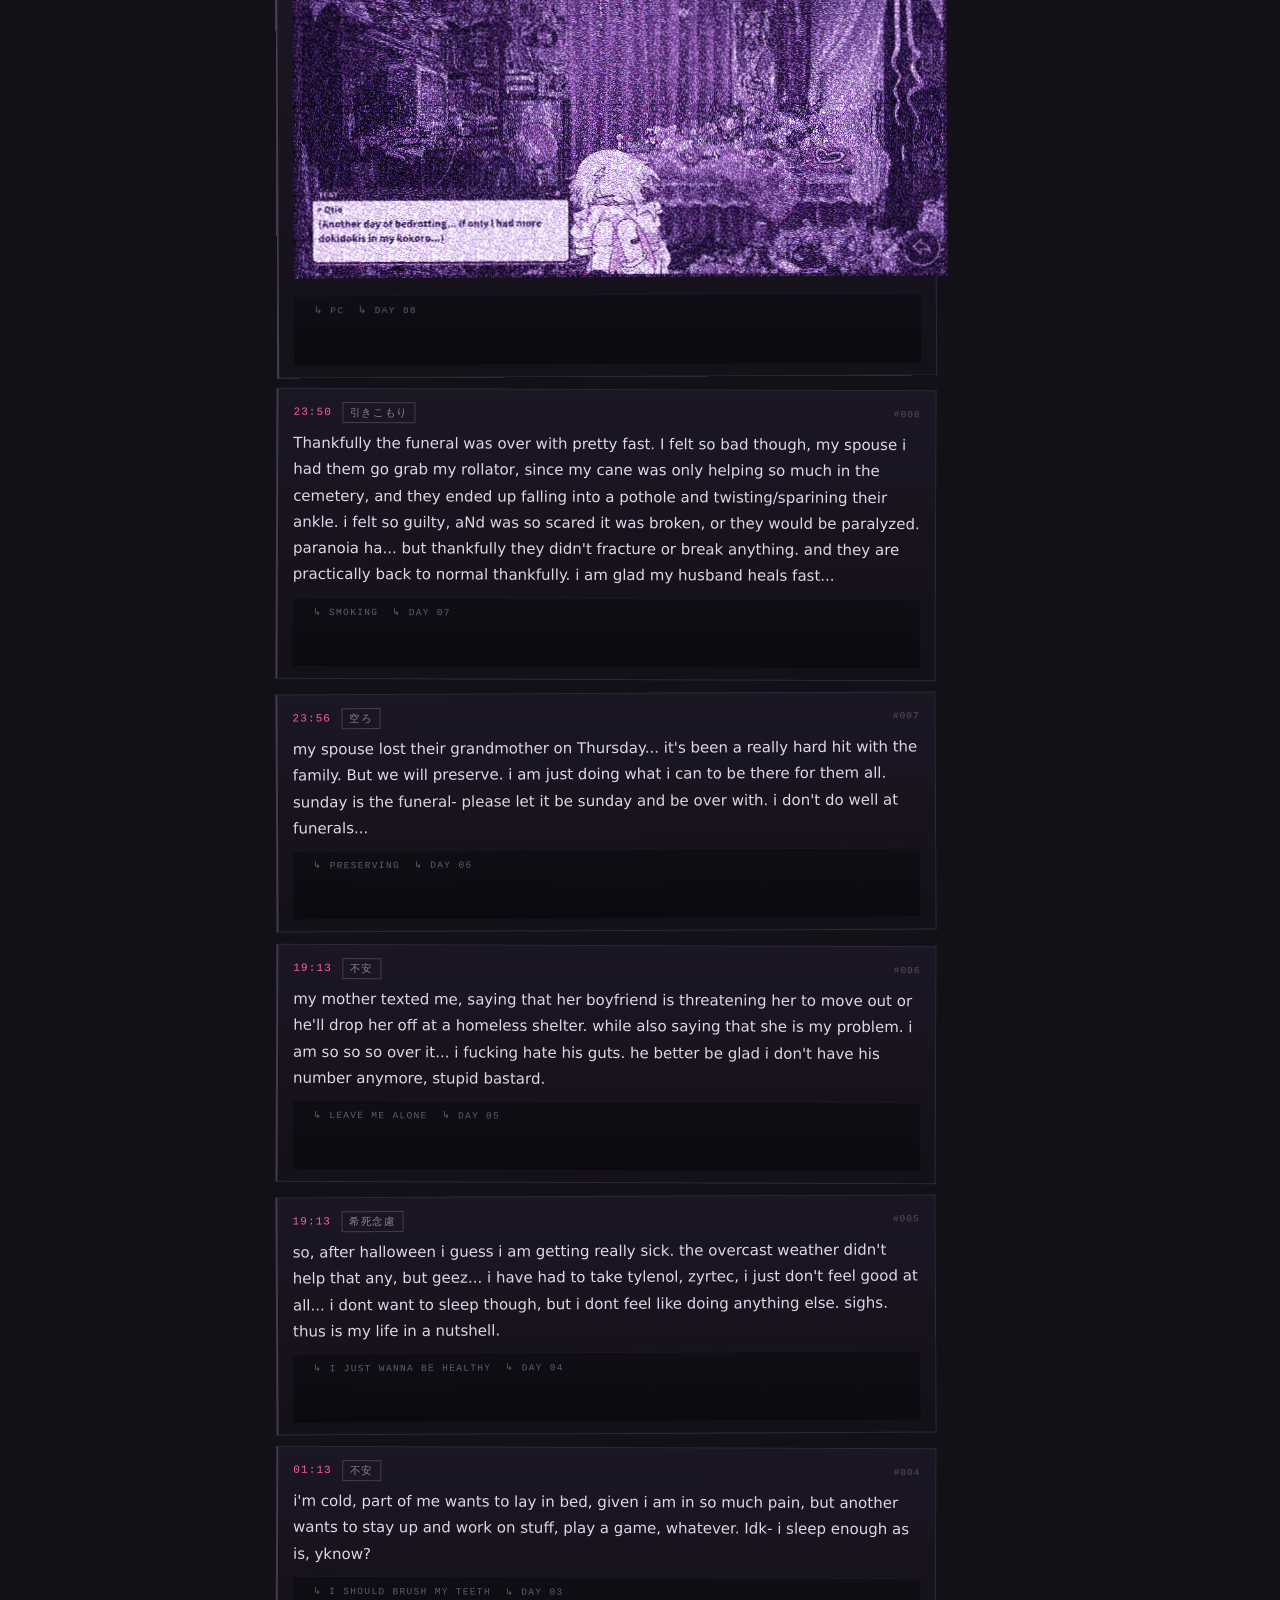
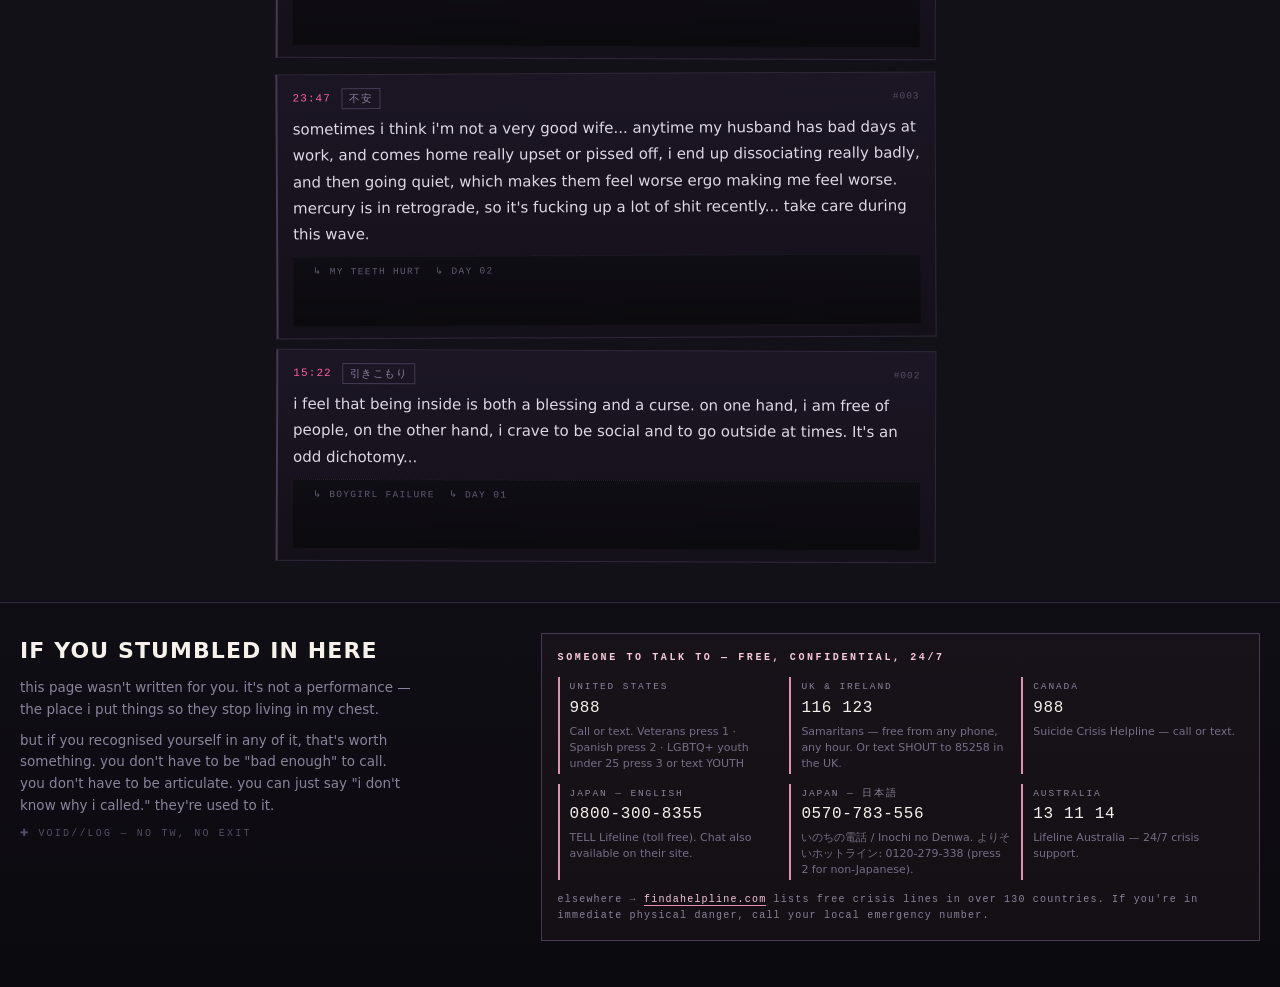
==== commit 6211e3e6: "new entry" ====
--- a/index.html
+++ b/index.html
@@ -64,12 +64,12 @@
 
     <section class="box">
       <h2>counters <em>self-reported</em></h2>
-      <div class="stat"><span>days upright</span><b>18</b></div>
+      <div class="stat"><span>days upright</span><b>21</b></div>
       <div class="stat"><span>hours slept (last)</span><b>13</b></div>
       <div class="stat"><span>showers this week</span><b>3</b></div>
       <div class="stat"><span>times outside</span><b>3</b></div>
       <div class="stat"><span>unread messages</span><b class="hot">200</b></div>
-      <div class="stat"><span>blurbs logged</span><b id="logcount">10</b></div>
+      <div class="stat"><span>blurbs logged</span><b id="logcount">11</b></div>
     </section>
 
     <section class="box">
@@ -141,6 +141,16 @@
       </article>
 
       <div class="divider">it never ends</div>
+
+      <article class="blurb" data-tags="空ろ">
+  <header>
+    <time>15:22</time>
+    <span class="tg">空ろ</span>
+    <span class="idx">#011</span>
+  </header>
+  <p>I sometimes wish i didn't care so much- sometimes i wish i was much more apathetic. sometimes i wish i could create and just not give a fuck what anyone thinks. they say empathy is a strength, but to me it feels like an achilles' heel of mine. its what people use to hurt me, to take advantage of me, to back me into a corner, to make me feel bad, make me feel like a monster. i am so tired of it. i am so tired of everyone and everything...</p>
+  <footer class="bfoot"><span>↳ November Blues</span><span>↳ day 10</span></footer>
+</article>
 
       <article class="blurb" data-tags="引きこもり">
   <header>
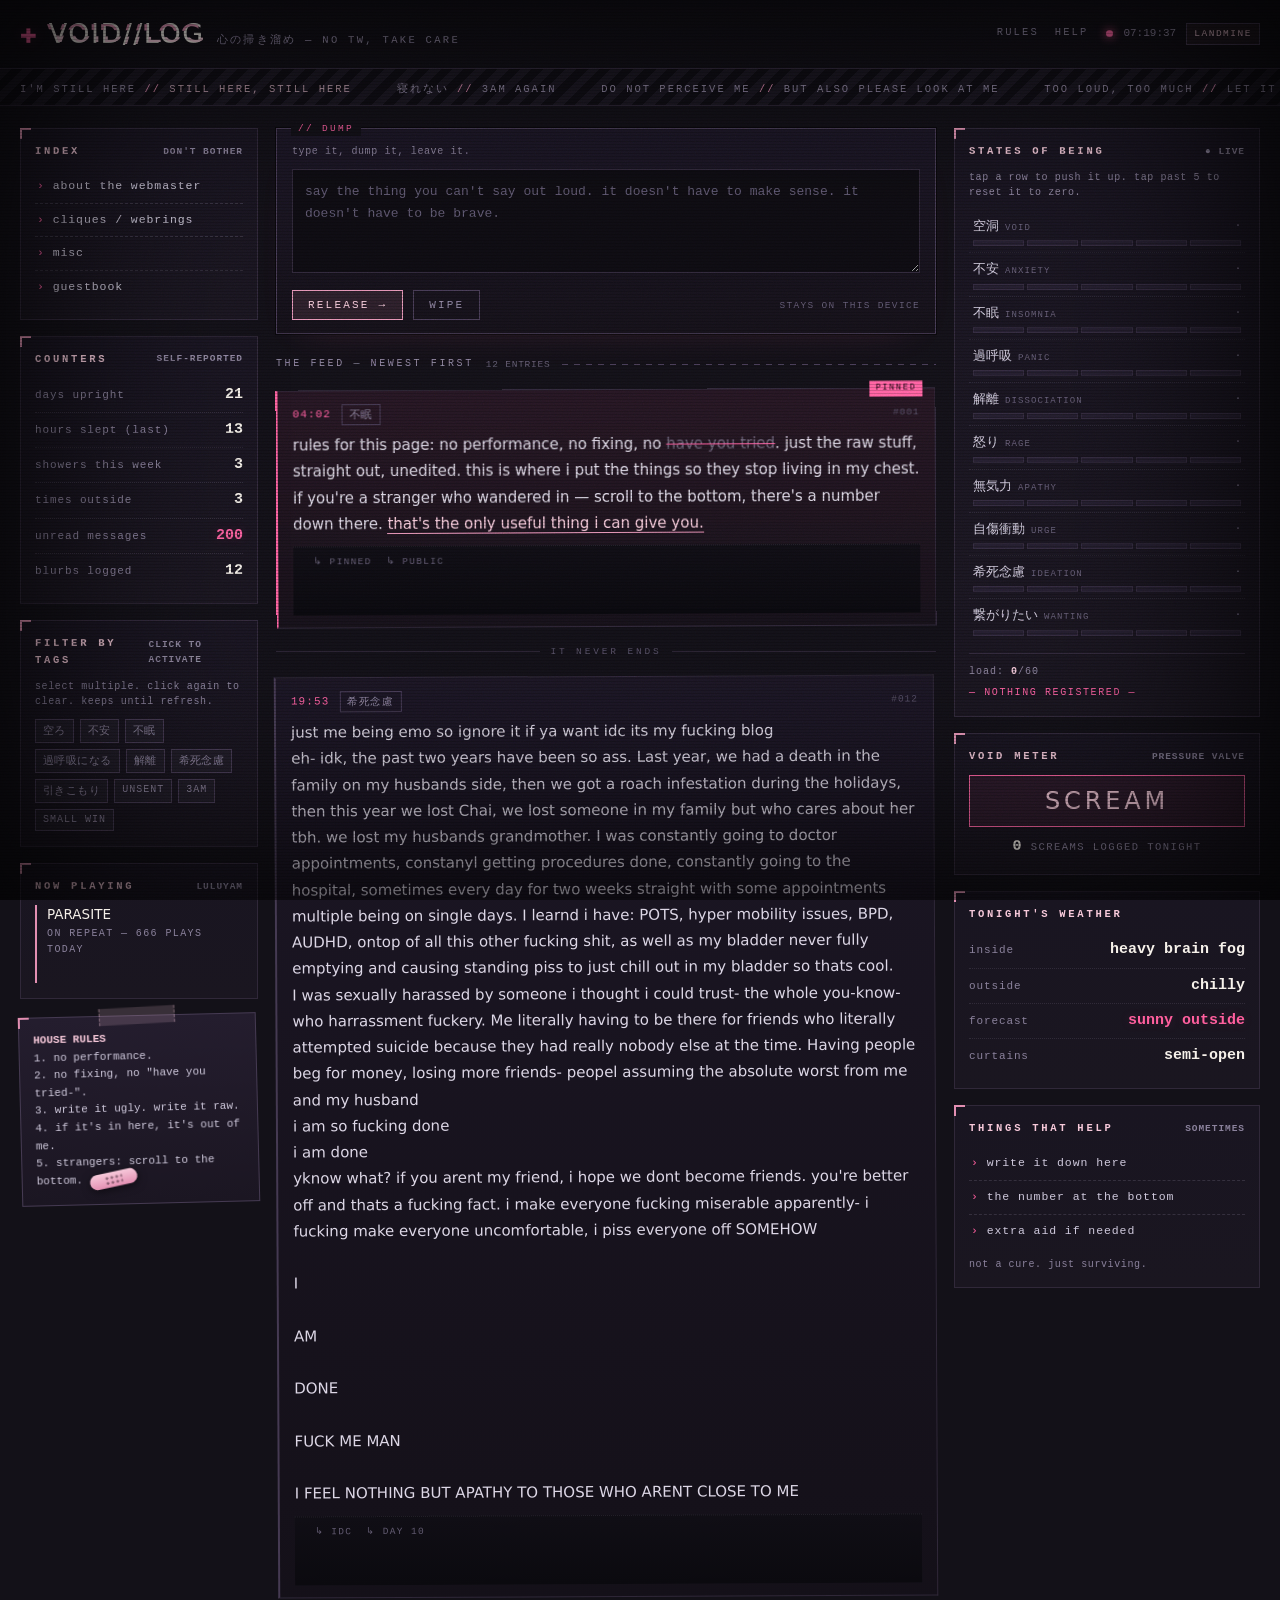
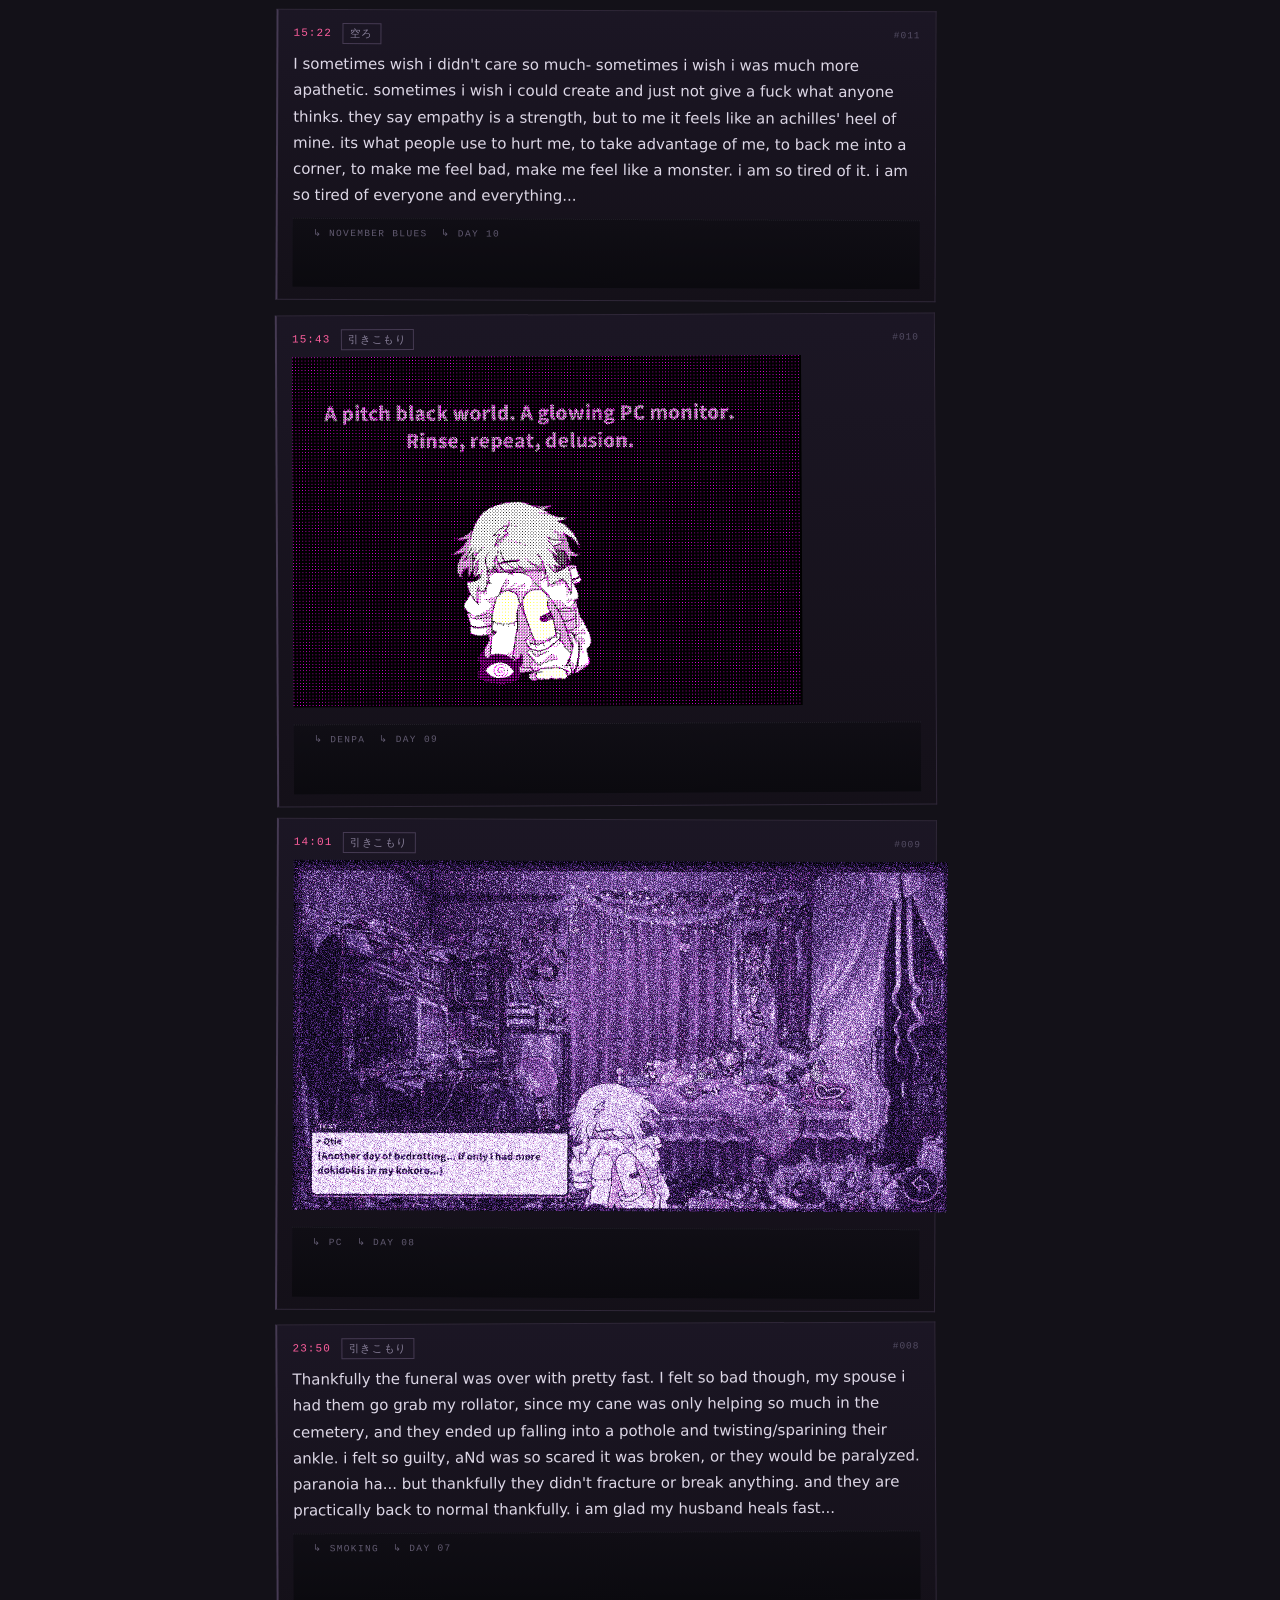
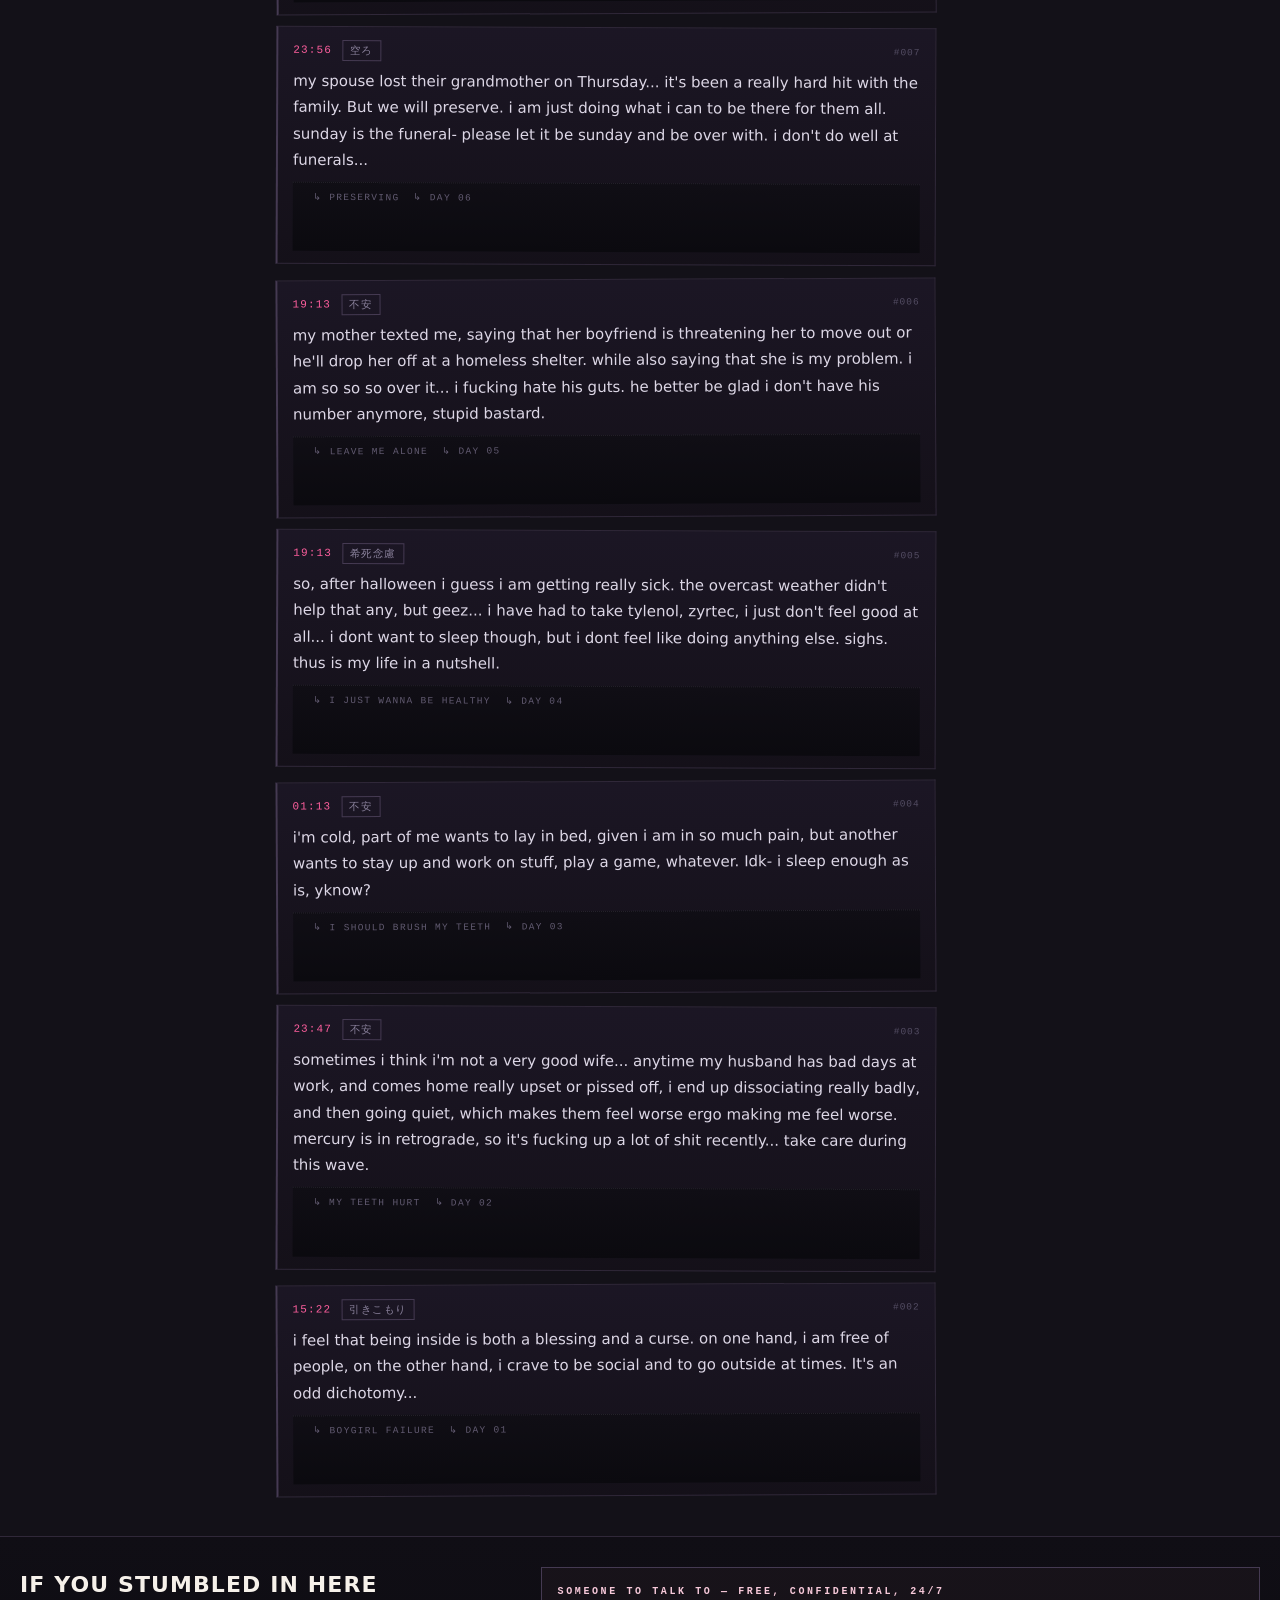
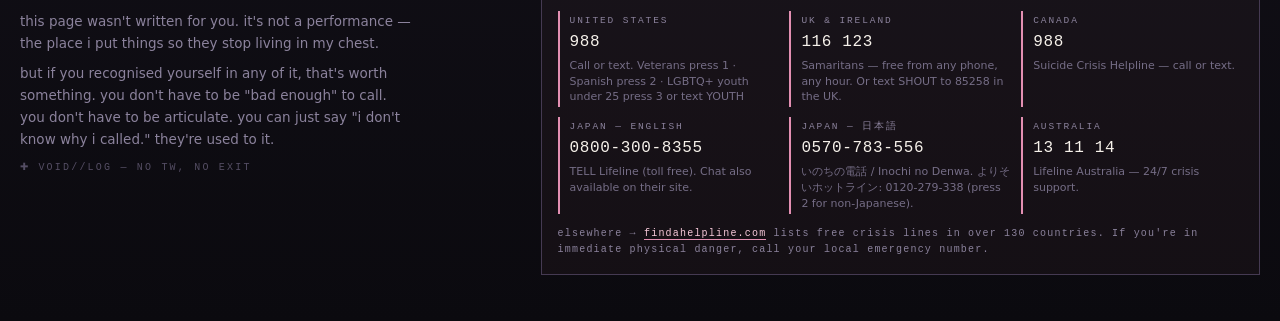
==== commit 247b69b6: "new entry" ====
--- a/index.html
+++ b/index.html
@@ -69,7 +69,7 @@
       <div class="stat"><span>showers this week</span><b>3</b></div>
       <div class="stat"><span>times outside</span><b>3</b></div>
       <div class="stat"><span>unread messages</span><b class="hot">200</b></div>
-      <div class="stat"><span>blurbs logged</span><b id="logcount">11</b></div>
+      <div class="stat"><span>blurbs logged</span><b id="logcount">12</b></div>
     </section>
 
     <section class="box">
@@ -141,6 +141,36 @@
       </article>
 
       <div class="divider">it never ends</div>
+
+      <article class="blurb" data-tags="希死念慮">
+  <header>
+    <time>19:53</time>
+    <span class="tg">希死念慮</span>
+    <span class="idx">#012</span>
+  </header>
+  <p>just me being emo so ignore it if ya want idc its my fucking blog
+    <br>
+eh- idk, the past two years have been so ass. Last year, we had a death in the family on my husbands side, then we got a roach infestation during the holidays, then this year we lost Chai, we lost someone in my family but who cares about her tbh. we lost my husbands grandmother. I was constantly going to doctor appointments, constanyl getting procedures done, constantly going to the hospital, sometimes every day for two weeks straight with some appointments multiple being on single days. I learnd i have: POTS, hyper mobility issues, BPD, AUDHD, ontop of all this other fucking shit, as well as my bladder never fully emptying and causing standing piss to just chill out in my bladder so thats cool.
+<br>
+    I was sexually harassed by someone i thought i could trust- the whole you-know-who harrassment fuckery. Me literally having to be there for friends who literally attempted suicide because they had really nobody else at the time. Having people beg for money, losing more friends- peopel assuming the absolute worst from me and my husband
+<br>
+i am so fucking done
+<br>
+i am done
+<br>
+yknow what? if you arent my friend, i hope we dont become friends. you're better off and thats a fucking fact. i make everyone fucking miserable apparently- i fucking make everyone uncomfortable, i piss everyone off SOMEHOW
+<br><br>
+I
+<br><br>
+AM
+<br><br>
+DONE
+<br><br>
+FUCK ME MAN
+<br><br>
+I FEEL NOTHING BUT APATHY TO THOSE WHO ARENT CLOSE TO ME</p>
+  <footer class="bfoot"><span>↳ idc</span><span>↳ day 10</span></footer>
+</article>
 
       <article class="blurb" data-tags="空ろ">
   <header>
